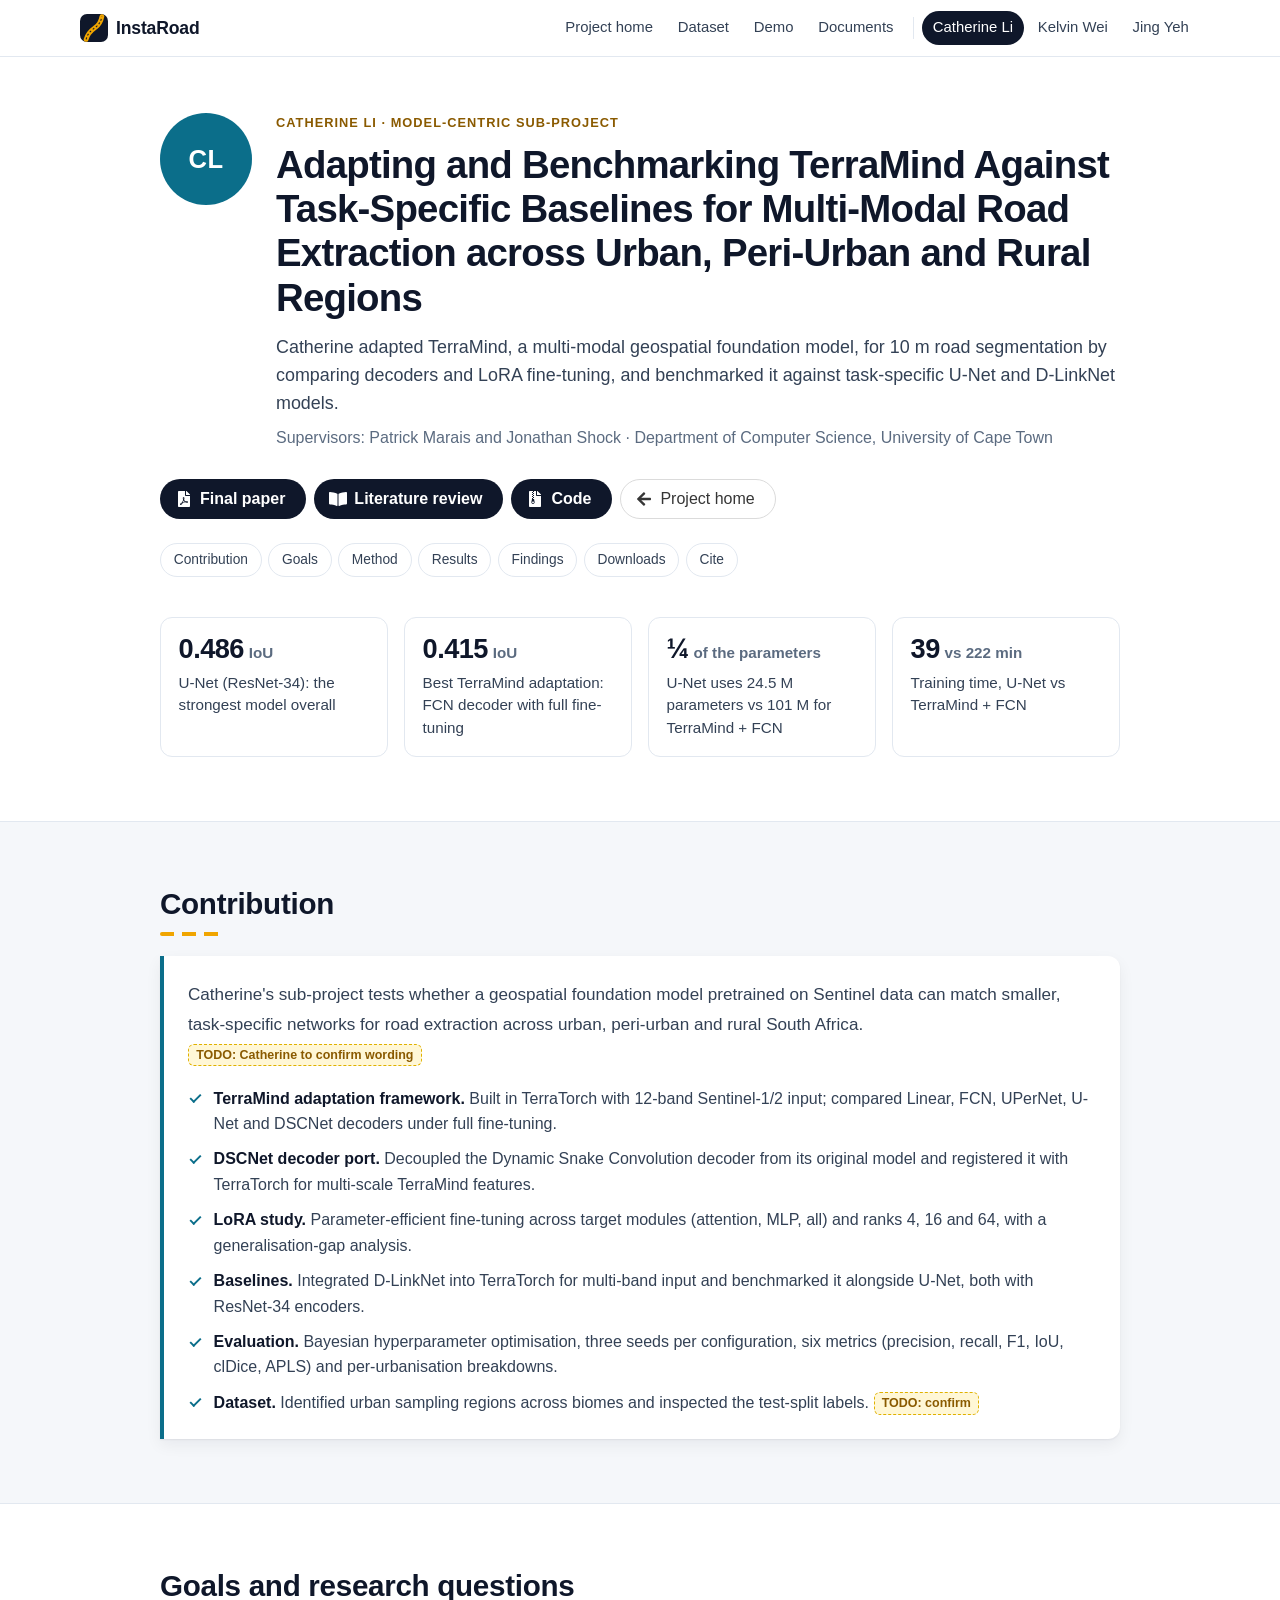
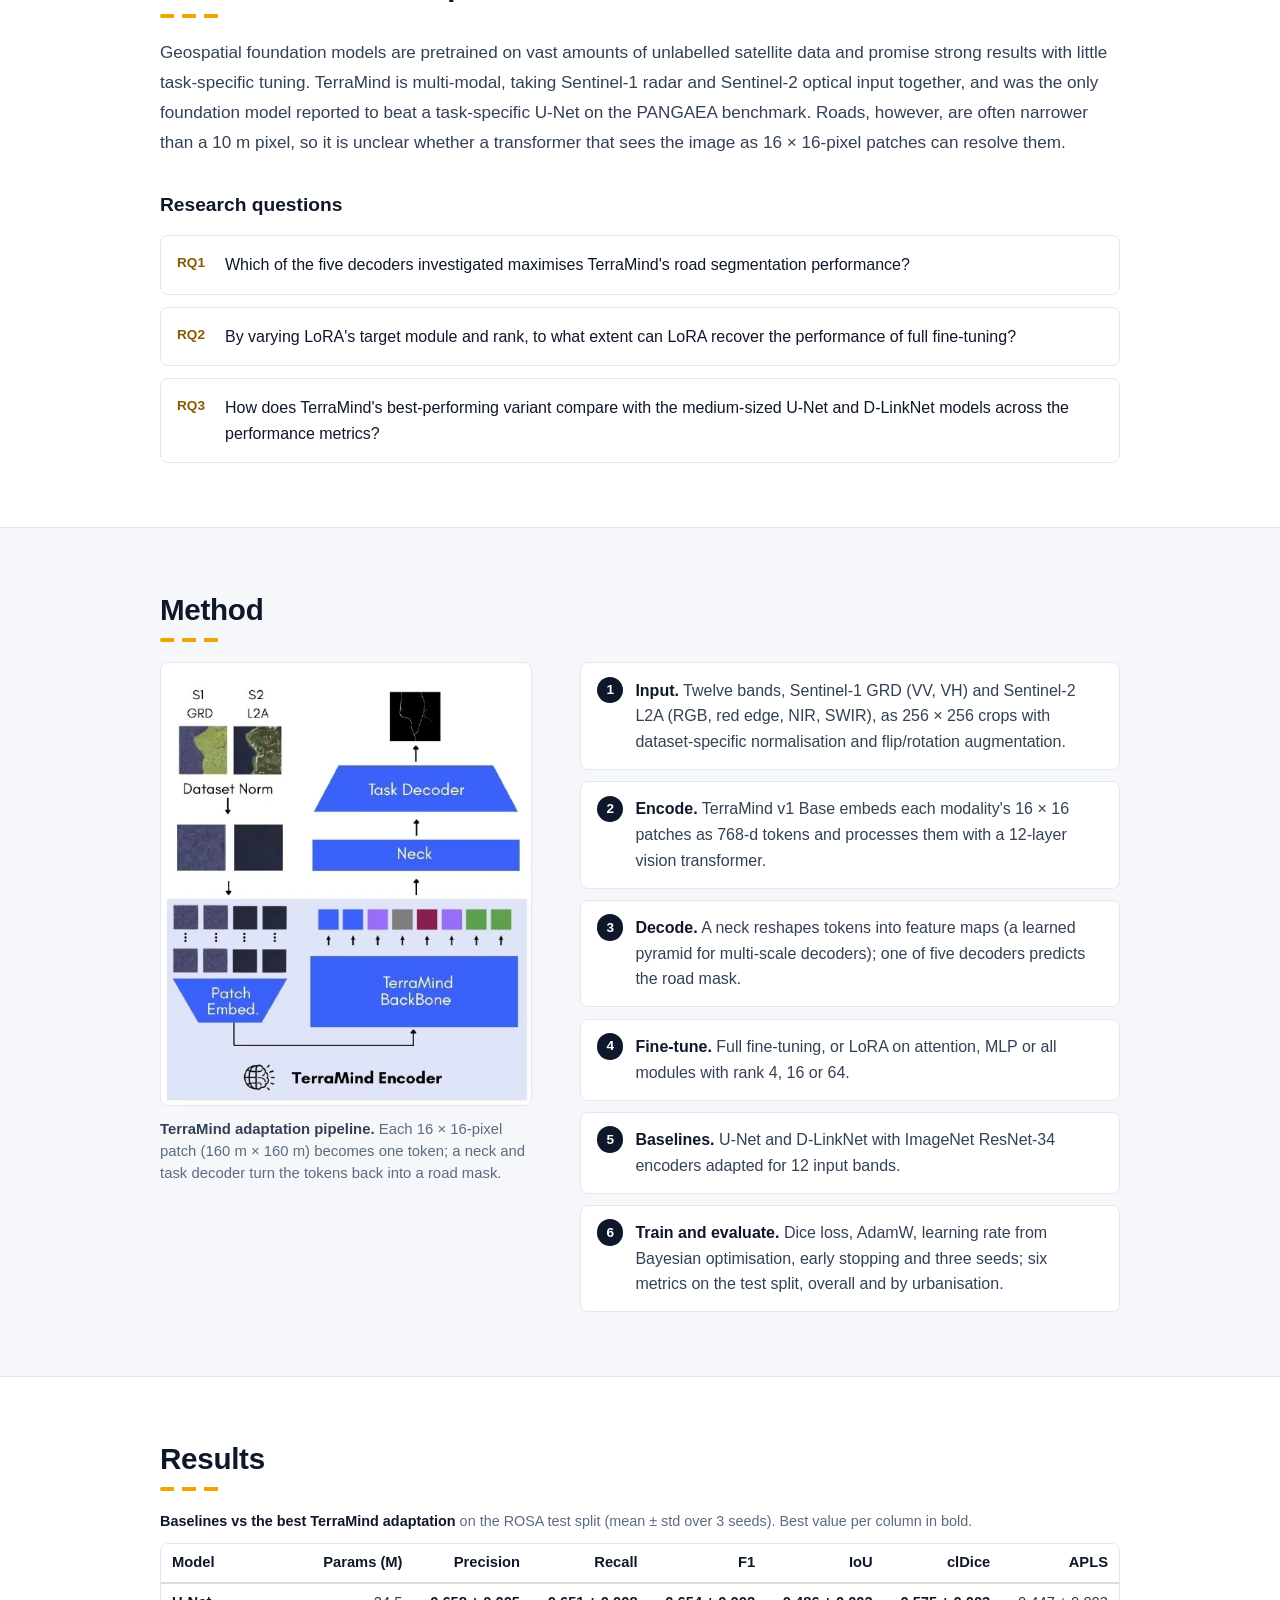
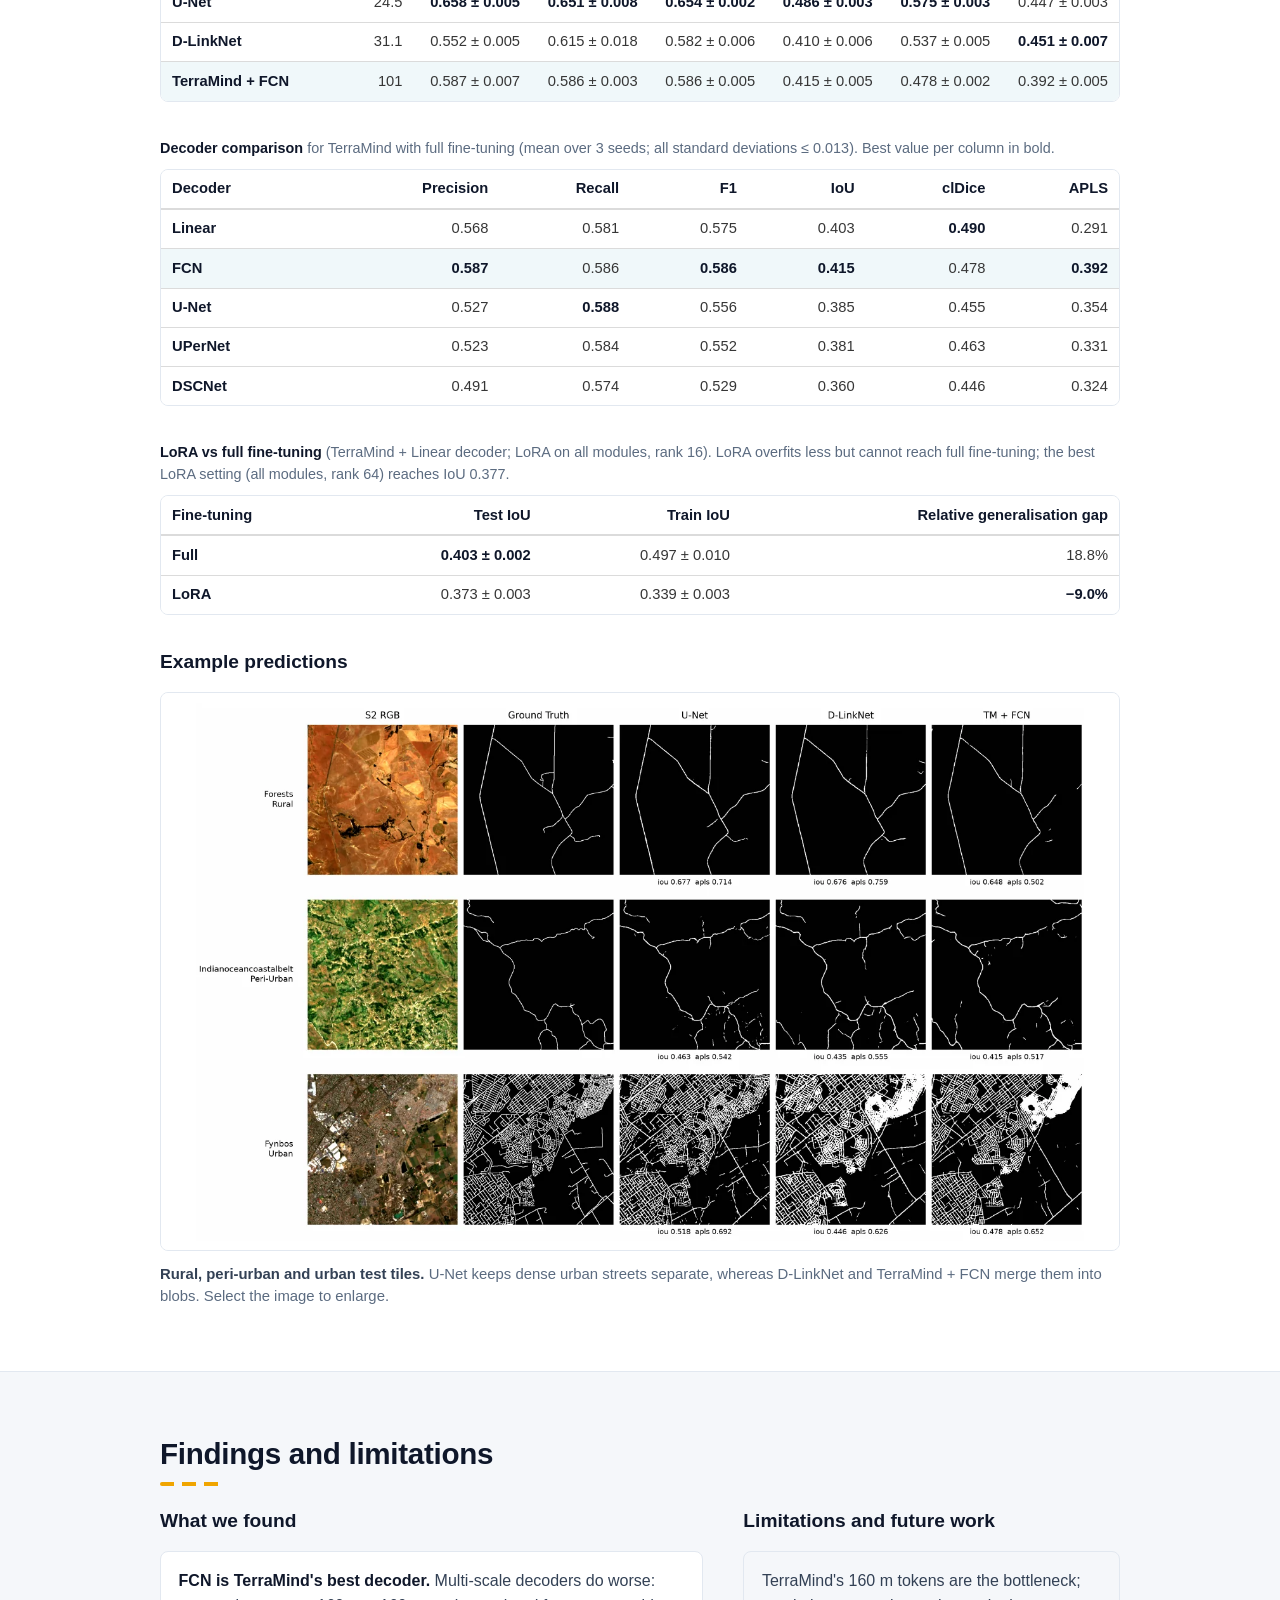
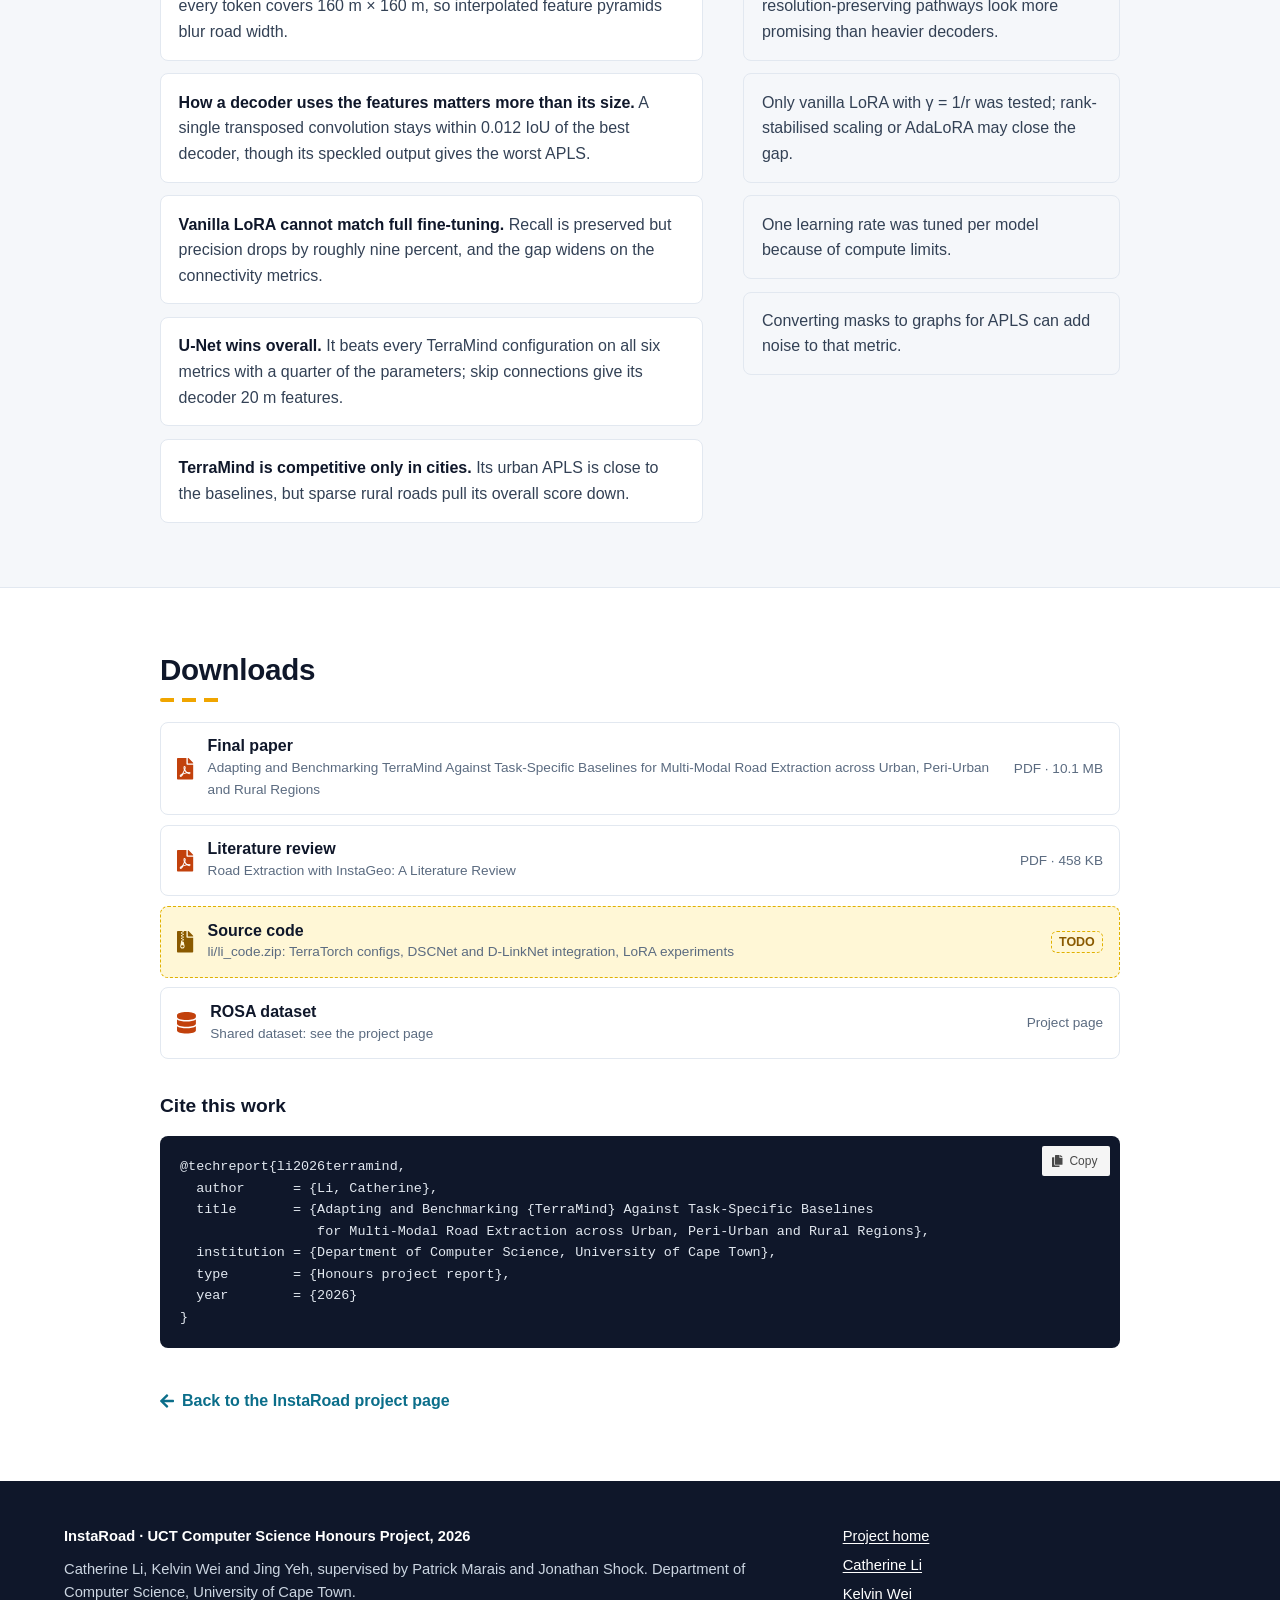
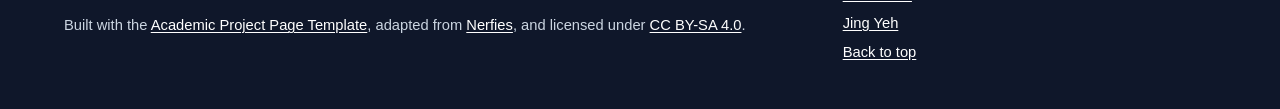
==== li/index.html @ 05b3a788 "Initial Draft" ====
<!DOCTYPE html>
<html lang="en">
<head>
  <meta charset="utf-8">
  <meta name="viewport" content="width=device-width, initial-scale=1">
  <title>Catherine Li — Adapting TerraMind for Road Extraction | InstaRoad</title>
  <meta name="description" content="Catherine Li's InstaRoad sub-project: adapting the TerraMind geospatial foundation model for road extraction from 10 m Sentinel-1/2 imagery and benchmarking it against U-Net and D-LinkNet.">
  <meta name="author" content="Catherine Li">
  <link rel="icon" href="../assets/img/favicon.svg" type="image/svg+xml">
  <link rel="stylesheet" href="../assets/css/bulma.min.css">
  <link rel="stylesheet" href="../assets/css/site.css">
  <script src="../assets/js/fontawesome.all.min.js" defer></script>
  <script src="../assets/js/site.js" defer></script>
</head>
<body id="top">
<a class="skip-link" href="#main">Skip to content</a>

<!-- ===== Shared navigation (keep in sync across all pages) ===== -->
<header class="site-nav">
  <nav class="nav-inner" aria-label="Site">
    <a class="nav-brand" href="../index.html">
      <svg viewBox="0 0 32 32" aria-hidden="true" focusable="false"><rect width="32" height="32" rx="8" fill="#0f172a"/><path d="M7 29c2-8 7-11 11-14s6-7 7-12" fill="none" stroke="#f0a500" stroke-width="5.5" stroke-linecap="round"/><path d="M7 29c2-8 7-11 11-14s6-7 7-12" fill="none" stroke="#0f172a" stroke-width="1.2" stroke-dasharray="2.2 2.4"/></svg>
      <span>InstaRoad</span>
    </a>
    <div class="nav-links">
      <a href="../index.html">Project home</a>
      <a href="../index.html#dataset">Dataset</a>
      <a href="../index.html#demo">Demo</a>
      <a href="../index.html#documents">Documents</a>
      <span class="nav-sep" aria-hidden="true"></span>
      <a href="../li/index.html" aria-current="page">Catherine Li</a>
      <a href="../wei/index.html">Kelvin Wei</a>
      <a href="../yeh/index.html">Jing Yeh</a>
    </div>
  </nav>
</header>

<main id="main">

  <!-- ===== Header ===== -->
  <section class="member-hero" aria-labelledby="page-title">
    <div class="container is-max-desktop">
      <div class="member-hero-inner">
        <!-- Optional photo: <span class="avatar is-large is-li"><img src="img/photo.webp" alt="Catherine Li"></span> -->
        <span class="avatar is-large is-li" aria-hidden="true">CL</span>
        <div>
          <p class="eyebrow">Catherine Li · Model-centric sub-project</p>
          <h1 class="member-title" id="page-title">Adapting and Benchmarking TerraMind Against Task-Specific Baselines for Multi-Modal Road Extraction across Urban, Peri-Urban and Rural Regions</h1>
          <p class="member-role">Catherine adapted TerraMind, a multi-modal geospatial foundation model, for 10&nbsp;m road segmentation by comparing decoders and LoRA fine-tuning, and benchmarked it against task-specific U-Net and D-LinkNet models.</p>
          <p class="affiliation">Supervisors: Patrick Marais and Jonathan Shock · Department of Computer Science, University of Cape Town</p>
        </div>
      </div>
      <div class="link-row is-left">
        <a class="button is-dark is-rounded" href="final-paper.pdf">
          <span class="icon"><i class="fas fa-file-pdf" aria-hidden="true"></i></span><span>Final paper</span>
        </a>
        <a class="button is-dark is-rounded" href="literature-review.pdf">
          <span class="icon"><i class="fas fa-book-open" aria-hidden="true"></i></span><span>Literature review</span>
        </a>
        <a class="button is-dark is-rounded" href="#downloads">
          <span class="icon"><i class="fas fa-file-archive" aria-hidden="true"></i></span><span>Code</span>
        </a>
        <a class="button is-rounded" href="../index.html">
          <span class="icon"><i class="fas fa-arrow-left" aria-hidden="true"></i></span><span>Project home</span>
        </a>
      </div>
      <nav class="local-nav" aria-label="On this page">
        <a href="#contribution">Contribution</a>
        <a href="#goals">Goals</a>
        <a href="#method">Method</a>
        <a href="#results">Results</a>
        <a href="#findings">Findings</a>
        <a href="#downloads">Downloads</a>
        <a href="#cite">Cite</a>
      </nav>
    </div>
  </section>

  <!-- ===== At a glance ===== -->
  <section class="section pt-0" aria-label="At a glance">
    <div class="container is-max-desktop">
      <div class="stat-grid is-compact">
        <div class="stat">
          <span class="stat-value">0.486<span class="stat-unit">IoU</span></span>
          <span class="stat-label">U-Net (ResNet-34): the strongest model overall</span>
        </div>
        <div class="stat">
          <span class="stat-value">0.415<span class="stat-unit">IoU</span></span>
          <span class="stat-label">Best TerraMind adaptation: FCN decoder with full fine-tuning</span>
        </div>
        <div class="stat">
          <span class="stat-value">¼<span class="stat-unit">of the parameters</span></span>
          <span class="stat-label">U-Net uses 24.5 M parameters vs 101 M for TerraMind + FCN</span>
        </div>
        <div class="stat">
          <span class="stat-value">39<span class="stat-unit">vs 222 min</span></span>
          <span class="stat-label">Training time, U-Net vs TerraMind + FCN</span>
        </div>
      </div>
    </div>
  </section>

  <!-- ===== Contribution ===== -->
  <section class="section is-alt" id="contribution" aria-labelledby="contribution-title">
    <div class="container is-max-desktop">
      <h2 class="section-title" id="contribution-title">Contribution</h2>
      <div class="contribution is-li">
        <p class="prose">
          Catherine's sub-project tests whether a geospatial foundation model pretrained on Sentinel data can match
          smaller, task-specific networks for road extraction across urban, peri-urban and rural South Africa.
          <span class="todo">TODO: Catherine to confirm wording</span>
        </p>
        <ul class="check-list">
          <li><strong>TerraMind adaptation framework.</strong> Built in TerraTorch with 12-band Sentinel-1/2 input; compared Linear, FCN, UPerNet, U-Net and DSCNet decoders under full fine-tuning.</li>
          <li><strong>DSCNet decoder port.</strong> Decoupled the Dynamic Snake Convolution decoder from its original model and registered it with TerraTorch for multi-scale TerraMind features.</li>
          <li><strong>LoRA study.</strong> Parameter-efficient fine-tuning across target modules (attention, MLP, all) and ranks 4, 16 and 64, with a generalisation-gap analysis.</li>
          <li><strong>Baselines.</strong> Integrated D-LinkNet into TerraTorch for multi-band input and benchmarked it alongside U-Net, both with ResNet-34 encoders.</li>
          <li><strong>Evaluation.</strong> Bayesian hyperparameter optimisation, three seeds per configuration, six metrics (precision, recall, F1, IoU, clDice, APLS) and per-urbanisation breakdowns.</li>
          <li><strong>Dataset.</strong> Identified urban sampling regions across biomes and inspected the test-split labels. <span class="todo">TODO: confirm</span></li>
        </ul>
      </div>
    </div>
  </section>

  <!-- ===== Goals ===== -->
  <section class="section" id="goals" aria-labelledby="goals-title">
    <div class="container is-max-desktop">
      <h2 class="section-title" id="goals-title">Goals and research questions</h2>
      <p class="prose">
        Geospatial foundation models are pretrained on vast amounts of unlabelled satellite data and promise strong
        results with little task-specific tuning. TerraMind is multi-modal, taking Sentinel-1 radar and Sentinel-2
        optical input together, and was the only foundation model reported to beat a task-specific U-Net on the
        PANGAEA benchmark. Roads, however, are often narrower than a 10&nbsp;m pixel, so it is unclear whether a
        transformer that sees the image as 16 × 16-pixel patches can resolve them.
      </p>
      <h3 class="subsection-title">Research questions</h3>
      <ol class="rq-list">
        <li>Which of the five decoders investigated maximises TerraMind's road segmentation performance?</li>
        <li>By varying LoRA's target module and rank, to what extent can LoRA recover the performance of full fine-tuning?</li>
        <li>How does TerraMind's best-performing variant compare with the medium-sized U-Net and D-LinkNet models across the performance metrics?</li>
      </ol>
    </div>
  </section>

  <!-- ===== Method ===== -->
  <section class="section is-alt" id="method" aria-labelledby="method-title">
    <div class="container is-max-desktop">
      <h2 class="section-title" id="method-title">Method</h2>
      <div class="columns is-variable is-6">
        <div class="column is-5">
          <figure class="figure is-narrow">
            <img src="img/terramind-architecture.webp" width="503" height="600" loading="lazy"
                 alt="TerraMind adaptation pipeline: Sentinel-1 GRD and Sentinel-2 L2A inputs are normalised, split into patches and embedded, passed through the TerraMind backbone, then a neck and task decoder output a road mask.">
            <figcaption><strong>TerraMind adaptation pipeline.</strong> Each 16 × 16-pixel patch (160&nbsp;m × 160&nbsp;m) becomes one token; a neck and task decoder turn the tokens back into a road mask.</figcaption>
          </figure>
        </div>
        <div class="column is-7">
          <ol class="steps">
            <li><strong>Input.</strong> Twelve bands, Sentinel-1 GRD (VV, VH) and Sentinel-2 L2A (RGB, red edge, NIR, SWIR), as 256 × 256 crops with dataset-specific normalisation and flip/rotation augmentation.</li>
            <li><strong>Encode.</strong> TerraMind v1 Base embeds each modality's 16 × 16 patches as 768-d tokens and processes them with a 12-layer vision transformer.</li>
            <li><strong>Decode.</strong> A neck reshapes tokens into feature maps (a learned pyramid for multi-scale decoders); one of five decoders predicts the road mask.</li>
            <li><strong>Fine-tune.</strong> Full fine-tuning, or LoRA on attention, MLP or all modules with rank 4, 16 or 64.</li>
            <li><strong>Baselines.</strong> U-Net and D-LinkNet with ImageNet ResNet-34 encoders adapted for 12 input bands.</li>
            <li><strong>Train and evaluate.</strong> Dice loss, AdamW, learning rate from Bayesian optimisation, early stopping and three seeds; six metrics on the test split, overall and by urbanisation.</li>
          </ol>
        </div>
      </div>
    </div>
  </section>

  <!-- ===== Results ===== -->
  <section class="section" id="results" aria-labelledby="results-title">
    <div class="container is-max-desktop">
      <h2 class="section-title" id="results-title">Results</h2>

      <figure class="table-figure">
        <figcaption><strong>Baselines vs the best TerraMind adaptation</strong> on the ROSA test split (mean ± std over 3 seeds). Best value per column in bold.</figcaption>
        <div class="table-container">
          <table class="table results is-hoverable is-fullwidth">
            <thead>
              <tr>
                <th scope="col">Model</th>
                <th scope="col" class="num">Params (M)</th>
                <th scope="col" class="num">Precision</th>
                <th scope="col" class="num">Recall</th>
                <th scope="col" class="num">F1</th>
                <th scope="col" class="num">IoU</th>
                <th scope="col" class="num">clDice</th>
                <th scope="col" class="num">APLS</th>
              </tr>
            </thead>
            <tbody>
              <tr>
                <th scope="row">U-Net</th><td class="num">24.5</td>
                <td class="num best">0.658 ± 0.005</td><td class="num best">0.651 ± 0.008</td><td class="num best">0.654 ± 0.002</td>
                <td class="num best">0.486 ± 0.003</td><td class="num best">0.575 ± 0.003</td><td class="num">0.447 ± 0.003</td>
              </tr>
              <tr>
                <th scope="row">D-LinkNet</th><td class="num">31.1</td>
                <td class="num">0.552 ± 0.005</td><td class="num">0.615 ± 0.018</td><td class="num">0.582 ± 0.006</td>
                <td class="num">0.410 ± 0.006</td><td class="num">0.537 ± 0.005</td><td class="num best">0.451 ± 0.007</td>
              </tr>
              <tr class="is-ours">
                <th scope="row">TerraMind + FCN</th><td class="num">101</td>
                <td class="num">0.587 ± 0.007</td><td class="num">0.586 ± 0.003</td><td class="num">0.586 ± 0.005</td>
                <td class="num">0.415 ± 0.005</td><td class="num">0.478 ± 0.002</td><td class="num">0.392 ± 0.005</td>
              </tr>
            </tbody>
          </table>
        </div>
      </figure>

      <figure class="table-figure">
        <figcaption><strong>Decoder comparison</strong> for TerraMind with full fine-tuning (mean over 3 seeds; all standard deviations ≤ 0.013). Best value per column in bold.</figcaption>
        <div class="table-container">
          <table class="table results is-hoverable is-fullwidth">
            <thead>
              <tr>
                <th scope="col">Decoder</th>
                <th scope="col" class="num">Precision</th>
                <th scope="col" class="num">Recall</th>
                <th scope="col" class="num">F1</th>
                <th scope="col" class="num">IoU</th>
                <th scope="col" class="num">clDice</th>
                <th scope="col" class="num">APLS</th>
              </tr>
            </thead>
            <tbody>
              <tr><th scope="row">Linear</th><td class="num">0.568</td><td class="num">0.581</td><td class="num">0.575</td><td class="num">0.403</td><td class="num best">0.490</td><td class="num">0.291</td></tr>
              <tr class="is-ours"><th scope="row">FCN</th><td class="num best">0.587</td><td class="num">0.586</td><td class="num best">0.586</td><td class="num best">0.415</td><td class="num">0.478</td><td class="num best">0.392</td></tr>
              <tr><th scope="row">U-Net</th><td class="num">0.527</td><td class="num best">0.588</td><td class="num">0.556</td><td class="num">0.385</td><td class="num">0.455</td><td class="num">0.354</td></tr>
              <tr><th scope="row">UPerNet</th><td class="num">0.523</td><td class="num">0.584</td><td class="num">0.552</td><td class="num">0.381</td><td class="num">0.463</td><td class="num">0.331</td></tr>
              <tr><th scope="row">DSCNet</th><td class="num">0.491</td><td class="num">0.574</td><td class="num">0.529</td><td class="num">0.360</td><td class="num">0.446</td><td class="num">0.324</td></tr>
            </tbody>
          </table>
        </div>
      </figure>

      <figure class="table-figure">
        <figcaption><strong>LoRA vs full fine-tuning</strong> (TerraMind + Linear decoder; LoRA on all modules, rank 16). LoRA overfits less but cannot reach full fine-tuning; the best LoRA setting (all modules, rank 64) reaches IoU 0.377.</figcaption>
        <div class="table-container">
          <table class="table results is-fullwidth">
            <thead>
              <tr><th scope="col">Fine-tuning</th><th scope="col" class="num">Test IoU</th><th scope="col" class="num">Train IoU</th><th scope="col" class="num">Relative generalisation gap</th></tr>
            </thead>
            <tbody>
              <tr><th scope="row">Full</th><td class="num best">0.403 ± 0.002</td><td class="num">0.497 ± 0.010</td><td class="num">18.8%</td></tr>
              <tr><th scope="row">LoRA</th><td class="num">0.373 ± 0.003</td><td class="num">0.339 ± 0.003</td><td class="num best">−9.0%</td></tr>
            </tbody>
          </table>
        </div>
      </figure>

      <h3 class="subsection-title">Example predictions</h3>
      <figure class="figure">
        <a href="img/prediction-grid.webp" title="Open full-size image">
          <img src="img/prediction-grid.webp" width="1511" height="878" loading="lazy"
               alt="Grid of three test tiles (rural forest, peri-urban coastal belt, urban fynbos) showing the Sentinel-2 image, ground truth, and U-Net, D-LinkNet and TerraMind + FCN predictions with their IoU and APLS scores.">
        </a>
        <figcaption><strong>Rural, peri-urban and urban test tiles.</strong> U-Net keeps dense urban streets separate, whereas D-LinkNet and TerraMind + FCN merge them into blobs. Select the image to enlarge.</figcaption>
      </figure>
    </div>
  </section>

  <!-- ===== Findings and limitations ===== -->
  <section class="section is-alt" id="findings" aria-labelledby="findings-title">
    <div class="container is-max-desktop">
      <h2 class="section-title" id="findings-title">Findings and limitations</h2>
      <div class="columns is-variable is-5">
        <div class="column is-7">
          <h3 class="subsection-title mt-0">What we found</h3>
          <ul class="finding-list">
            <li><strong>FCN is TerraMind's best decoder.</strong> Multi-scale decoders do worse: every token covers 160&nbsp;m × 160&nbsp;m, so interpolated feature pyramids blur road width.</li>
            <li><strong>How a decoder uses the features matters more than its size.</strong> A single transposed convolution stays within 0.012 IoU of the best decoder, though its speckled output gives the worst APLS.</li>
            <li><strong>Vanilla LoRA cannot match full fine-tuning.</strong> Recall is preserved but precision drops by roughly nine percent, and the gap widens on the connectivity metrics.</li>
            <li><strong>U-Net wins overall.</strong> It beats every TerraMind configuration on all six metrics with a quarter of the parameters; skip connections give its decoder 20&nbsp;m features.</li>
            <li><strong>TerraMind is competitive only in cities.</strong> Its urban APLS is close to the baselines, but sparse rural roads pull its overall score down.</li>
          </ul>
        </div>
        <div class="column is-5">
          <h3 class="subsection-title mt-0">Limitations and future work</h3>
          <ul class="finding-list is-limits">
            <li>TerraMind's 160&nbsp;m tokens are the bottleneck; resolution-preserving pathways look more promising than heavier decoders.</li>
            <li>Only vanilla LoRA with γ = 1/r was tested; rank-stabilised scaling or AdaLoRA may close the gap.</li>
            <li>One learning rate was tuned per model because of compute limits.</li>
            <li>Converting masks to graphs for APLS can add noise to that metric.</li>
          </ul>
        </div>
      </div>
    </div>
  </section>

  <!-- ===== Downloads & citation ===== -->
  <section class="section" id="downloads" aria-labelledby="downloads-title">
    <div class="container is-max-desktop">
      <h2 class="section-title" id="downloads-title">Downloads</h2>
      <div class="doc-list">
        <a class="doc" href="final-paper.pdf">
          <i class="fas fa-file-pdf doc-icon" aria-hidden="true"></i>
          <span><span class="doc-title">Final paper</span><span class="doc-meta">Adapting and Benchmarking TerraMind Against Task-Specific Baselines for Multi-Modal Road Extraction across Urban, Peri-Urban and Rural Regions</span></span>
          <span class="doc-size">PDF · 10.1 MB</span>
        </a>
        <a class="doc" href="literature-review.pdf">
          <i class="fas fa-file-pdf doc-icon" aria-hidden="true"></i>
          <span><span class="doc-title">Literature review</span><span class="doc-meta">Road Extraction with InstaGeo: A Literature Review</span></span>
          <span class="doc-size">PDF · 458 KB</span>
        </a>
        <div class="doc is-missing">
          <i class="fas fa-file-archive doc-icon" aria-hidden="true"></i>
          <span><span class="doc-title">Source code</span><span class="doc-meta">li/li_code.zip: TerraTorch configs, DSCNet and D-LinkNet integration, LoRA experiments</span></span>
          <span class="doc-size"><span class="todo">TODO</span></span>
        </div>
        <a class="doc" href="../index.html#dataset">
          <i class="fas fa-database doc-icon" aria-hidden="true"></i>
          <span><span class="doc-title">ROSA dataset</span><span class="doc-meta">Shared dataset: see the project page</span></span>
          <span class="doc-size">Project page</span>
        </a>
      </div>

      <h3 class="subsection-title" id="cite">Cite this work</h3>
      <div class="bibtex">
        <button class="button is-small is-light copy-btn" type="button" data-copy="bibtex-li">
          <span class="icon"><i class="fas fa-copy" aria-hidden="true"></i></span><span class="copy-label">Copy</span>
        </button>
        <pre id="bibtex-li">@techreport{li2026terramind,
  author      = {Li, Catherine},
  title       = {Adapting and Benchmarking {TerraMind} Against Task-Specific Baselines
                 for Multi-Modal Road Extraction across Urban, Peri-Urban and Rural Regions},
  institution = {Department of Computer Science, University of Cape Town},
  type        = {Honours project report},
  year        = {2026}
}</pre>
      </div>

      <a class="back-home" href="../index.html"><i class="fas fa-arrow-left" aria-hidden="true"></i> Back to the InstaRoad project page</a>
    </div>
  </section>

</main>

<!-- ===== Shared footer (keep in sync across all pages) ===== -->
<footer class="site-footer">
  <div class="footer-grid">
    <div>
      <p class="footer-title">InstaRoad · UCT Computer Science Honours Project, 2026</p>
      <p>Catherine Li, Kelvin Wei and Jing Yeh, supervised by Patrick Marais and Jonathan Shock. Department of Computer Science, University of Cape Town.</p>
      <p>Built with the <a href="https://github.com/eliahuhorwitz/Academic-project-page-template">Academic Project Page Template</a>, adapted from <a href="https://nerfies.github.io">Nerfies</a>, and licensed under <a href="https://creativecommons.org/licenses/by-sa/4.0/">CC BY-SA 4.0</a>.</p>
    </div>
    <nav aria-label="Footer">
      <ul class="footer-links">
        <li><a href="../index.html">Project home</a></li>
        <li><a href="../li/index.html">Catherine Li</a></li>
        <li><a href="../wei/index.html">Kelvin Wei</a></li>
        <li><a href="../yeh/index.html">Jing Yeh</a></li>
        <li><a href="#top">Back to top</a></li>
      </ul>
    </nav>
  </div>
</footer>
<a class="to-top" href="#top" aria-label="Back to top"><i class="fas fa-chevron-up" aria-hidden="true"></i></a>
</body>
</html>
---- assets/css/site.css ----
/* ==========================================================================
   InstaRoad project website — shared styles (layered on Bulma 0.9.1)
   Owned by the shell maintainer. Member pages should only use the classes
   defined here; ask before adding new ones so all pages stay consistent.
   ========================================================================== */

:root {
  --ink: #0f172a;
  --ink-soft: #334155;
  --muted: #5b6b80;
  --line: #e2e8f0;
  --bg: #ffffff;
  --bg-alt: #f5f7fa;
  --brand: #0b6e8a;
  --brand-dark: #075468;
  --road: #f0a500;          /* road-marking amber, matches the graph overlays */
  --road-ink: #8a5a00;
  --todo-bg: #fff7d6;
  --todo-line: #e0b100;
  --li: #0b6e8a;
  --wei: #4338ca;
  --yeh: #b45309;
  --radius: 12px;
  --radius-sm: 8px;
  --shadow: 0 1px 2px rgb(15 23 42 / 0.06), 0 6px 16px rgb(15 23 42 / 0.06);
  --shadow-lg: 0 2px 4px rgb(15 23 42 / 0.08), 0 16px 40px rgb(15 23 42 / 0.14);
  --nav-h: 3.5rem;
  --font: -apple-system, BlinkMacSystemFont, "Segoe UI", Roboto, "Helvetica Neue", Arial, sans-serif;
  --mono: ui-monospace, SFMono-Regular, Menlo, Consolas, "Liberation Mono", monospace;
}

html {
  scroll-behavior: smooth;
  scroll-padding-top: calc(var(--nav-h) + 1rem);
  background: var(--bg);
}

body {
  font-family: var(--font);
  color: var(--ink-soft);
  background: var(--bg);
  line-height: 1.6;
  -webkit-font-smoothing: antialiased;
}

a { color: var(--brand); }
a:hover { color: var(--brand-dark); }

a:focus-visible,
button:focus-visible,
input:focus-visible {
  outline: 3px solid var(--road);
  outline-offset: 2px;
}

.skip-link {
  position: absolute;
  left: -999px;
  top: 0.5rem;
  z-index: 100;
  padding: 0.5rem 1rem;
  border-radius: var(--radius-sm);
  background: #fff;
  box-shadow: var(--shadow);
}
.skip-link:focus { left: 0.5rem; }

/* ---------- Top navigation ---------- */

.site-nav {
  position: sticky;
  top: 0;
  z-index: 30;
  background: rgb(255 255 255 / 0.94);
  backdrop-filter: saturate(1.4) blur(8px);
  -webkit-backdrop-filter: saturate(1.4) blur(8px);
  border-bottom: 1px solid var(--line);
}

.nav-inner {
  display: flex;
  align-items: center;
  gap: 1rem;
  max-width: 1152px;
  height: var(--nav-h);
  margin: 0 auto;
  padding: 0 1rem;
}

.nav-brand {
  display: flex;
  flex: none;
  align-items: center;
  gap: 0.5rem;
  font-weight: 800;
  font-size: 1.1rem;
  color: var(--ink);
  letter-spacing: -0.01em;
}
.nav-brand:hover { color: var(--ink); }
.nav-brand svg { width: 28px; height: 28px; }

.nav-links {
  display: flex;
  align-items: center;
  gap: 0.15rem;
  margin-left: auto;
  overflow-x: auto;
  scrollbar-width: none;
}
.nav-links::-webkit-scrollbar { display: none; }

.nav-links a {
  padding: 0.35rem 0.7rem;
  border-radius: 999px;
  color: var(--ink-soft);
  font-size: 0.93rem;
  font-weight: 500;
  white-space: nowrap;
}
.nav-links a:hover { background: var(--bg-alt); color: var(--ink); }
.nav-links a[aria-current="page"] { background: var(--ink); color: #fff; }

.nav-sep {
  flex: none;
  width: 1px;
  height: 1.4rem;
  margin: 0 0.35rem;
  background: var(--line);
}

@media screen and (max-width: 768px) {
  .nav-links {
    -webkit-mask-image: linear-gradient(to right, #000 80%, transparent);
    mask-image: linear-gradient(to right, #000 80%, transparent);
    padding-right: 2rem;
  }
  .nav-brand span { display: none; }
}

/* ---------- Generic sections ---------- */

.section { padding: 4rem 1.5rem; }
.section.is-alt {
  background: var(--bg-alt);
  border-top: 1px solid var(--line);
  border-bottom: 1px solid var(--line);
}

.section-title {
  margin-bottom: 1.25rem;
  color: var(--ink);
  font-size: 1.85rem;
  font-weight: 750;
  line-height: 1.2;
  letter-spacing: -0.01em;
}
.section-title::after {
  content: "";
  display: block;
  width: 66px;
  height: 4px;
  margin-top: 0.65rem;
  border-radius: 2px;
  background: repeating-linear-gradient(90deg, var(--road) 0 14px, transparent 14px 22px);
}
.section-title.is-centered { text-align: center; }
.section-title.is-centered::after { margin-left: auto; margin-right: auto; }

.subsection-title {
  margin: 2rem 0 0.9rem;
  color: var(--ink);
  font-size: 1.2rem;
  font-weight: 700;
}

.section-lead {
  max-width: 46rem;
  margin-bottom: 1.75rem;
  color: var(--muted);
  font-size: 1.05rem;
}

.prose { font-size: 1.07rem; line-height: 1.75; }
.prose p + p { margin-top: 1rem; }
.prose strong { color: var(--ink); }

.note {
  margin-top: 1rem;
  color: var(--muted);
  font-size: 0.9rem;
}

.aims,
.rq-list,
.steps,
.icon-list,
.check-list,
.finding-list,
.footer-links {
  margin: 0;
  padding: 0;
  list-style: none;
}

.eyebrow {
  margin-bottom: 0.6rem;
  color: var(--road-ink);
  font-size: 0.8rem;
  font-weight: 700;
  letter-spacing: 0.08em;
  text-transform: uppercase;
}

/* ---------- Project hero (group page) ---------- */

.project-hero {
  padding: 4.5rem 1.5rem 2.5rem;
  text-align: center;
}

.project-title {
  color: var(--ink);
  font-size: clamp(2.6rem, 7vw, 4rem);
  font-weight: 800;
  line-height: 1.05;
  letter-spacing: -0.03em;
}

.project-subtitle {
  max-width: 46rem;
  margin: 0.9rem auto 0;
  color: var(--ink-soft);
  font-size: clamp(1.1rem, 2.4vw, 1.4rem);
  line-height: 1.4;
}

.authors {
  display: flex;
  flex-wrap: wrap;
  justify-content: center;
  gap: 0.25rem 1.5rem;
  margin-top: 1.75rem;
  font-size: 1.2rem;
}
.authors a { font-weight: 650; }

.affiliation {
  margin-top: 0.5rem;
  color: var(--muted);
  font-size: 1rem;
}

.link-row {
  display: flex;
  flex-wrap: wrap;
  justify-content: center;
  gap: 0.5rem;
  margin-top: 1.75rem;
}
.link-row.is-left { justify-content: flex-start; }

.button.is-dark {
  background-color: var(--ink);
  font-weight: 600;
}
.button.is-dark:hover,
.button.is-dark:focus { background-color: var(--brand-dark); }
.button .button-note {
  margin-left: 0.35rem;
  font-size: 0.8em;
  font-weight: 400;
  opacity: 0.8;
}

/* ---------- Before/after comparison slider ---------- */

.teaser { padding: 0 1.5rem 3.5rem; }

.compare { --pos: 50%; margin: 0; }

.compare-frame {
  position: relative;
  overflow: hidden;
  border-radius: var(--radius);
  background: var(--ink);
  box-shadow: var(--shadow-lg);
  cursor: ew-resize;
  touch-action: pan-y;
  -webkit-user-select: none;
  user-select: none;
}
.compare-frame img {
  display: block;
  width: 100%;
  height: auto;
  pointer-events: none;
}
.compare-frame .compare-top {
  position: absolute;
  inset: 0;
  height: 100%;
  object-fit: cover;
  clip-path: inset(0 calc(100% - var(--pos)) 0 0);
}

.compare-range {
  position: absolute;
  inset: 0;
  width: 100%;
  height: 100%;
  margin: 0;
  opacity: 0;
  pointer-events: none;   /* pointer handled in site.js; keyboard still works */
}

.compare-handle {
  position: absolute;
  top: 0;
  bottom: 0;
  left: var(--pos);
  pointer-events: none;
}
.compare-handle::before {
  content: "";
  position: absolute;
  top: 0;
  bottom: 0;
  left: -1.5px;
  width: 3px;
  background: #fff;
  box-shadow: 0 0 0 1px rgb(15 23 42 / 0.25);
}
.compare-handle::after {
  content: "";
  position: absolute;
  top: 50%;
  left: 0;
  width: 42px;
  height: 42px;
  border-radius: 50%;
  transform: translate(-50%, -50%);
  background: #fff url("data:image/svg+xml,%3Csvg xmlns='http://www.w3.org/2000/svg' viewBox='0 0 24 24' fill='none' stroke='%230f172a' stroke-width='2.5' stroke-linecap='round' stroke-linejoin='round'%3E%3Cpath d='M9 6l-6 6 6 6M15 6l6 6-6 6'/%3E%3C/svg%3E") center / 22px no-repeat;
  box-shadow: var(--shadow);
}
.compare-range:focus-visible + .compare-handle::after {
  outline: 3px solid var(--road);
  outline-offset: 2px;
}

.compare-tag {
  position: absolute;
  top: 0.75rem;
  z-index: 1;
  padding: 0.2rem 0.65rem;
  border-radius: 999px;
  background: rgb(15 23 42 / 0.78);
  color: #fff;
  font-size: 0.8rem;
  font-weight: 600;
  pointer-events: none;
}
.compare-tag.is-left { left: 0.75rem; }
.compare-tag.is-right { right: 0.75rem; }

.compare figcaption,
.figure figcaption {
  margin-top: 0.75rem;
  color: var(--muted);
  font-size: 0.93rem;
  line-height: 1.5;
}
.compare figcaption strong,
.figure figcaption strong { color: var(--ink-soft); }

/* ---------- Figures & placeholders ---------- */

.figure { margin: 0; }
.figure + .figure { margin-top: 2rem; }
.figure img {
  display: block;
  width: 100%;
  height: auto;
  border: 1px solid var(--line);
  border-radius: var(--radius-sm);
  background: #fff;
}
.figure.is-narrow { max-width: 420px; margin-left: auto; margin-right: auto; }
.figure.is-medium { max-width: 680px; margin-left: auto; margin-right: auto; }
.figure a { display: block; cursor: zoom-in; }

.placeholder {
  display: grid;
  place-items: center;
  min-height: 220px;
  padding: 1.5rem;
  border: 2px dashed var(--todo-line);
  border-radius: var(--radius);
  background: repeating-linear-gradient(135deg, #fffbea 0 12px, var(--todo-bg) 12px 24px);
  color: var(--road-ink);
  font-weight: 650;
  text-align: center;
}
.placeholder small {
  display: block;
  margin-top: 0.35rem;
  color: var(--ink-soft);
  font-weight: 400;
}
.placeholder.is-tall { min-height: 420px; }

/* Visible draft markers. Remove every .todo before submission:
   grep -rn 'class="todo' --include='*.html' . */
.todo {
  display: inline-block;
  padding: 0.05rem 0.45rem;
  border: 1px dashed var(--todo-line);
  border-radius: 6px;
  background: var(--todo-bg);
  color: var(--road-ink);
  font-size: 0.78rem;
  font-weight: 650;
  line-height: 1.5;
  vertical-align: middle;
}

/* ---------- Overview ---------- */

.why-box {
  height: 100%;
  padding: 1.5rem;
  border: 1px solid var(--line);
  border-radius: var(--radius);
  background: #fff;
  box-shadow: var(--shadow);
}
.why-box h3 {
  margin-bottom: 0.9rem;
  color: var(--ink);
  font-size: 1.1rem;
  font-weight: 700;
}
.icon-list { display: grid; gap: 0.7rem; }
.icon-list li { display: flex; gap: 0.75rem; align-items: baseline; }
.icon-list .fa-fw,
.icon-list svg { flex: none; color: var(--brand); }
.icon-list strong { color: var(--ink); }
.why-catch {
  margin-top: 1rem;
  padding-top: 0.9rem;
  border-top: 1px dashed var(--line);
  font-size: 0.97rem;
}

.aims {
  display: grid;
  grid-template-columns: repeat(auto-fit, minmax(200px, 1fr));
  gap: 1rem;
  counter-reset: aim;
}
.aims li {
  counter-increment: aim;
  padding: 1.1rem 1.2rem;
  border: 1px solid var(--line);
  border-radius: var(--radius);
  background: #fff;
}
.aims li::before {
  content: "0" counter(aim);
  display: block;
  margin-bottom: 0.3rem;
  color: var(--road-ink);
  font-size: 0.85rem;
  font-weight: 800;
  letter-spacing: 0.06em;
}
.aims strong { display: block; color: var(--ink); }

/* ---------- Headline stats ---------- */

.stat-grid {
  display: grid;
  grid-template-columns: repeat(auto-fit, minmax(210px, 1fr));
  gap: 1rem;
}
.stat {
  display: flex;
  flex-direction: column;
  padding: 1.25rem;
  border: 1px solid var(--line);
  border-radius: var(--radius);
  background: #fff;
  box-shadow: var(--shadow);
  color: inherit;
  transition: transform 0.15s ease, border-color 0.15s ease;
}
a.stat:hover { transform: translateY(-2px); border-color: var(--brand); color: inherit; }
.stat-value {
  color: var(--ink);
  font-size: 2.1rem;
  font-weight: 800;
  line-height: 1.1;
  letter-spacing: -0.02em;
  font-variant-numeric: tabular-nums;
}
.stat-unit {
  margin-left: 0.3rem;
  color: var(--muted);
  font-size: 0.95rem;
  font-weight: 650;
  letter-spacing: 0;
}
.stat-label {
  margin-top: 0.5rem;
  font-size: 0.95rem;
  line-height: 1.5;
}
.stat-who {
  margin-top: auto;
  padding-top: 0.9rem;
  color: var(--brand);
  font-size: 0.88rem;
  font-weight: 650;
}
.stat-grid.is-compact .stat { padding: 1rem 1.1rem; box-shadow: none; }
.stat-grid.is-compact .stat-value { font-size: 1.7rem; }

/* ---------- Sub-project structure ---------- */

.tracks { display: grid; gap: 0; }

.track-node {
  padding: 1.1rem 1.4rem;
  border: 1px solid #f1d58a;
  border-radius: var(--radius);
  background: #fffaeb;
  text-align: center;
}
.track-node.is-output { border-color: #b9dce6; background: #eef7fa; }
.track-kicker {
  color: var(--muted);
  font-size: 0.75rem;
  font-weight: 700;
  letter-spacing: 0.08em;
  text-transform: uppercase;
}
.track-name {
  margin: 0.15rem 0 0.3rem;
  color: var(--ink);
  font-size: 1.15rem;
  font-weight: 750;
}

.track-arrows {
  display: grid;
  grid-template-columns: repeat(3, 1fr);
  height: 2.25rem;
}
.track-arrows span { position: relative; }
.track-arrows span::before {
  content: "";
  position: absolute;
  top: 0.3rem;
  bottom: 0.45rem;
  left: 50%;
  width: 2px;
  background: var(--muted);
  transform: translateX(-50%);
}
.track-arrows span::after {
  content: "";
  position: absolute;
  bottom: 0.35rem;
  left: 50%;
  width: 9px;
  height: 9px;
  border-right: 2px solid var(--muted);
  border-bottom: 2px solid var(--muted);
  transform: translateX(-50%) rotate(45deg);
}
.track-arrows.is-single { grid-template-columns: 1fr; }

.track-cols {
  display: grid;
  grid-template-columns: repeat(3, 1fr);
  gap: 1rem;
}

.member-card {
  display: flex;
  flex-direction: column;
  padding: 1.25rem;
  border: 1px solid var(--line);
  border-top: 4px solid var(--accent, var(--brand));
  border-radius: var(--radius);
  background: #fff;
  box-shadow: var(--shadow);
}
.member-card.is-li { --accent: var(--li); }
.member-card.is-wei { --accent: var(--wei); }
.member-card.is-yeh { --accent: var(--yeh); }
.member-head { display: flex; gap: 0.85rem; align-items: center; margin-bottom: 0.8rem; }
.member-head h3 { color: var(--ink); font-size: 1.15rem; font-weight: 750; line-height: 1.2; }
.member-head h3 a { color: inherit; }
.member-head h3 a:hover { color: var(--brand); }
.member-project { color: var(--ink); font-weight: 650; line-height: 1.35; margin-bottom: 0.45rem; }
.member-card p:not(.member-project):not(.track-kicker) { font-size: 0.95rem; }
.member-link {
  margin-top: auto;
  padding-top: 1rem;
  font-weight: 650;
  font-size: 0.93rem;
}

.avatar {
  display: grid;
  flex: none;
  place-items: center;
  width: 52px;
  height: 52px;
  overflow: hidden;
  border-radius: 50%;
  background: var(--accent, var(--brand));
  color: #fff;
  font-weight: 750;
  letter-spacing: 0.02em;
}
.avatar img { width: 100%; height: 100%; object-fit: cover; }
.avatar.is-large { width: 92px; height: 92px; font-size: 1.6rem; }
.avatar.is-li { --accent: var(--li); }
.avatar.is-wei { --accent: var(--wei); }
.avatar.is-yeh { --accent: var(--yeh); }

@media screen and (max-width: 768px) {
  .track-cols { grid-template-columns: 1fr; }
  .track-arrows { grid-template-columns: 1fr; }
  .track-arrows span:nth-child(n + 2) { display: none; }
}

/* ---------- Dataset facts ---------- */

.facts { display: grid; gap: 0; margin-top: 1.25rem; }
.facts > div {
  display: grid;
  grid-template-columns: 7.5rem 1fr;
  gap: 1rem;
  padding: 0.6rem 0;
  border-bottom: 1px solid var(--line);
}
.facts dt { color: var(--muted); font-size: 0.88rem; font-weight: 650; }
.facts dd { color: var(--ink); font-size: 0.97rem; }

/* ---------- Documents ---------- */

.doc-list { display: grid; gap: 0.6rem; }
.doc {
  display: flex;
  align-items: center;
  gap: 0.9rem;
  padding: 0.85rem 1rem;
  border: 1px solid var(--line);
  border-radius: var(--radius-sm);
  background: #fff;
  color: var(--ink);
}
a.doc:hover { border-color: var(--brand); background: #f6fbfc; color: var(--ink); }
.doc-icon { flex: none; width: 1.6rem; color: #c2410c; font-size: 1.35rem; text-align: center; }
.doc-title { display: block; font-weight: 650; line-height: 1.3; }
.doc-meta { display: block; color: var(--muted); font-size: 0.85rem; }
.doc-size { margin-left: auto; color: var(--muted); font-size: 0.85rem; white-space: nowrap; }
.doc.is-missing { border-style: dashed; border-color: var(--todo-line); background: var(--todo-bg); }
.doc.is-missing .doc-icon { color: var(--road-ink); }

/* ---------- Results tables ---------- */

.table-container {
  border: 1px solid var(--line);
  border-radius: var(--radius-sm);
  background: #fff;
}
.table-figure { margin: 0; }
.table-figure > figcaption {
  margin-bottom: 0.6rem;
  color: var(--muted);
  font-size: 0.9rem;
  line-height: 1.5;
}
.table-figure > figcaption strong { color: var(--ink); }
.table-figure + .table-figure,
.table-figure + .figure,
.figure + .table-figure { margin-top: 2.25rem; }

.table.results {
  width: 100%;
  font-size: 0.92rem;
  font-variant-numeric: tabular-nums;
}
.table.results th { color: var(--ink); white-space: nowrap; }
.table.results .num { text-align: right; white-space: nowrap; }
.table.results .best { color: var(--ink); font-weight: 750; }
.table.results tr.is-ours { background: #f0f8fa; }
.table.results tr.is-group th {
  background: var(--bg-alt);
  color: var(--muted);
  font-size: 0.78rem;
  letter-spacing: 0.06em;
  text-transform: uppercase;
}

/* ---------- Member page ---------- */

.member-hero { padding: 3.5rem 1.5rem 2.5rem; }
.member-hero-inner { display: flex; gap: 1.5rem; align-items: flex-start; }
.member-title {
  color: var(--ink);
  font-size: clamp(1.7rem, 4vw, 2.4rem);
  font-weight: 800;
  line-height: 1.15;
  letter-spacing: -0.02em;
}
.member-role {
  margin-top: 0.9rem;
  color: var(--ink-soft);
  font-size: 1.12rem;
  line-height: 1.55;
}

@media screen and (max-width: 768px) {
  .member-hero-inner { flex-direction: column; gap: 1rem; }
  .avatar.is-large { width: 72px; height: 72px; font-size: 1.3rem; }
}

.local-nav {
  display: flex;
  flex-wrap: wrap;
  gap: 0.4rem;
  margin-top: 1.5rem;
}
.local-nav a {
  padding: 0.3rem 0.8rem;
  border: 1px solid var(--line);
  border-radius: 999px;
  color: var(--ink-soft);
  font-size: 0.86rem;
}
.local-nav a:hover { border-color: var(--brand); color: var(--brand); }

.contribution {
  padding: 1.5rem;
  border-left: 4px solid var(--accent, var(--brand));
  border-radius: 0 var(--radius) var(--radius) 0;
  background: #fff;
  box-shadow: var(--shadow);
}
.contribution.is-li { --accent: var(--li); }
.contribution.is-wei { --accent: var(--wei); }
.contribution.is-yeh { --accent: var(--yeh); }

.check-list { display: grid; gap: 0.6rem; margin-top: 1rem; }
.check-list li { position: relative; padding-left: 1.6rem; }
.check-list li::before {
  content: "";
  position: absolute;
  top: 0.55em;
  left: 0.15rem;
  width: 0.7rem;
  height: 0.38rem;
  border-left: 2px solid var(--brand);
  border-bottom: 2px solid var(--brand);
  transform: rotate(-45deg);
}
.check-list strong { color: var(--ink); }

.rq-list { display: grid; gap: 0.75rem; counter-reset: rq; }
.rq-list li {
  counter-increment: rq;
  position: relative;
  padding: 1rem 1.1rem 1rem 4rem;
  border: 1px solid var(--line);
  border-radius: var(--radius-sm);
  background: #fff;
  color: var(--ink);
}
.rq-list li::before {
  content: "RQ" counter(rq);
  position: absolute;
  top: 1rem;
  left: 1rem;
  color: var(--road-ink);
  font-size: 0.85rem;
  font-weight: 800;
}

.steps { display: grid; gap: 0.7rem; counter-reset: step; }
.steps li {
  counter-increment: step;
  position: relative;
  padding: 0.9rem 1.1rem 0.9rem 3.4rem;
  border: 1px solid var(--line);
  border-radius: var(--radius-sm);
  background: #fff;
}
.steps li::before {
  content: counter(step);
  position: absolute;
  top: 0.85rem;
  left: 1rem;
  display: grid;
  place-items: center;
  width: 1.65rem;
  height: 1.65rem;
  border-radius: 50%;
  background: var(--ink);
  color: #fff;
  font-size: 0.85rem;
  font-weight: 700;
}
.steps strong { color: var(--ink); }

.finding-list { display: grid; gap: 0.8rem; }
.finding-list li {
  padding: 0.95rem 1.1rem;
  border: 1px solid var(--line);
  border-radius: var(--radius-sm);
  background: #fff;
}
.finding-list strong { color: var(--ink); }
.finding-list.is-limits li { background: var(--bg-alt); }

.back-home {
  display: inline-flex;
  align-items: center;
  gap: 0.5rem;
  margin-top: 2.5rem;
  font-weight: 650;
}

/* ---------- Citation block ---------- */

.bibtex { position: relative; }
.bibtex pre {
  padding: 1.25rem 1.25rem 1.25rem 1.25rem;
  overflow-x: auto;
  border-radius: var(--radius-sm);
  background: var(--ink);
  color: #e2e8f0;
  font-family: var(--mono);
  font-size: 0.84rem;
  line-height: 1.6;
}
.copy-btn {
  position: absolute;
  top: 0.6rem;
  right: 0.6rem;
}

/* ---------- Footer & back-to-top ---------- */

.site-footer {
  padding: 2.75rem 1.5rem;
  background: var(--ink);
  color: #cbd5e1;
  font-size: 0.92rem;
}
.site-footer a { color: #fff; text-decoration: underline; text-underline-offset: 2px; }
.site-footer a:hover { color: var(--road); }
.footer-grid {
  display: grid;
  grid-template-columns: 2fr 1fr;
  gap: 2rem;
  max-width: 1152px;
  margin: 0 auto;
}
.footer-grid p + p { margin-top: 0.6rem; }
.footer-title { color: #fff; font-weight: 750; }
.footer-links { display: grid; gap: 0.35rem; }

@media screen and (max-width: 768px) {
  .footer-grid { grid-template-columns: 1fr; }
}

.to-top {
  position: fixed;
  right: 1.25rem;
  bottom: 1.25rem;
  z-index: 40;
  display: grid;
  place-items: center;
  width: 44px;
  height: 44px;
  border-radius: 50%;
  background: var(--ink);
  color: #fff;
  box-shadow: var(--shadow-lg);
  opacity: 0;
  visibility: hidden;
  transition: opacity 0.2s ease, visibility 0.2s ease;
}
.to-top:hover { background: var(--brand-dark); color: #fff; }
.to-top.is-visible { opacity: 1; visibility: visible; }

@media (prefers-reduced-motion: reduce) {
  html { scroll-behavior: auto; }
  *, *::before, *::after { transition: none !important; }
}

@media print {
  .site-nav, .to-top, .local-nav, .copy-btn { display: none !important; }
  .section.is-alt { background: none; }
}

/* ---------- Small image grid (e.g. side-by-side tiles) ---------- */

.tile-grid {
  display: grid;
  grid-template-columns: repeat(4, 1fr);
  gap: 0.75rem;
  margin: 0;
}
.tile-grid figure { margin: 0; }
.tile-grid img {
  display: block;
  width: 100%;
  height: auto;
  border: 1px solid var(--line);
  border-radius: var(--radius-sm);
  image-rendering: auto;
}
.tile-grid figcaption {
  margin-top: 0.4rem;
  color: var(--ink-soft);
  font-size: 0.85rem;
  font-weight: 600;
  line-height: 1.35;
}
.tile-grid figcaption span { display: block; color: var(--muted); font-weight: 400; }

@media screen and (max-width: 768px) {
  .tile-grid { grid-template-columns: repeat(2, 1fr); }
}
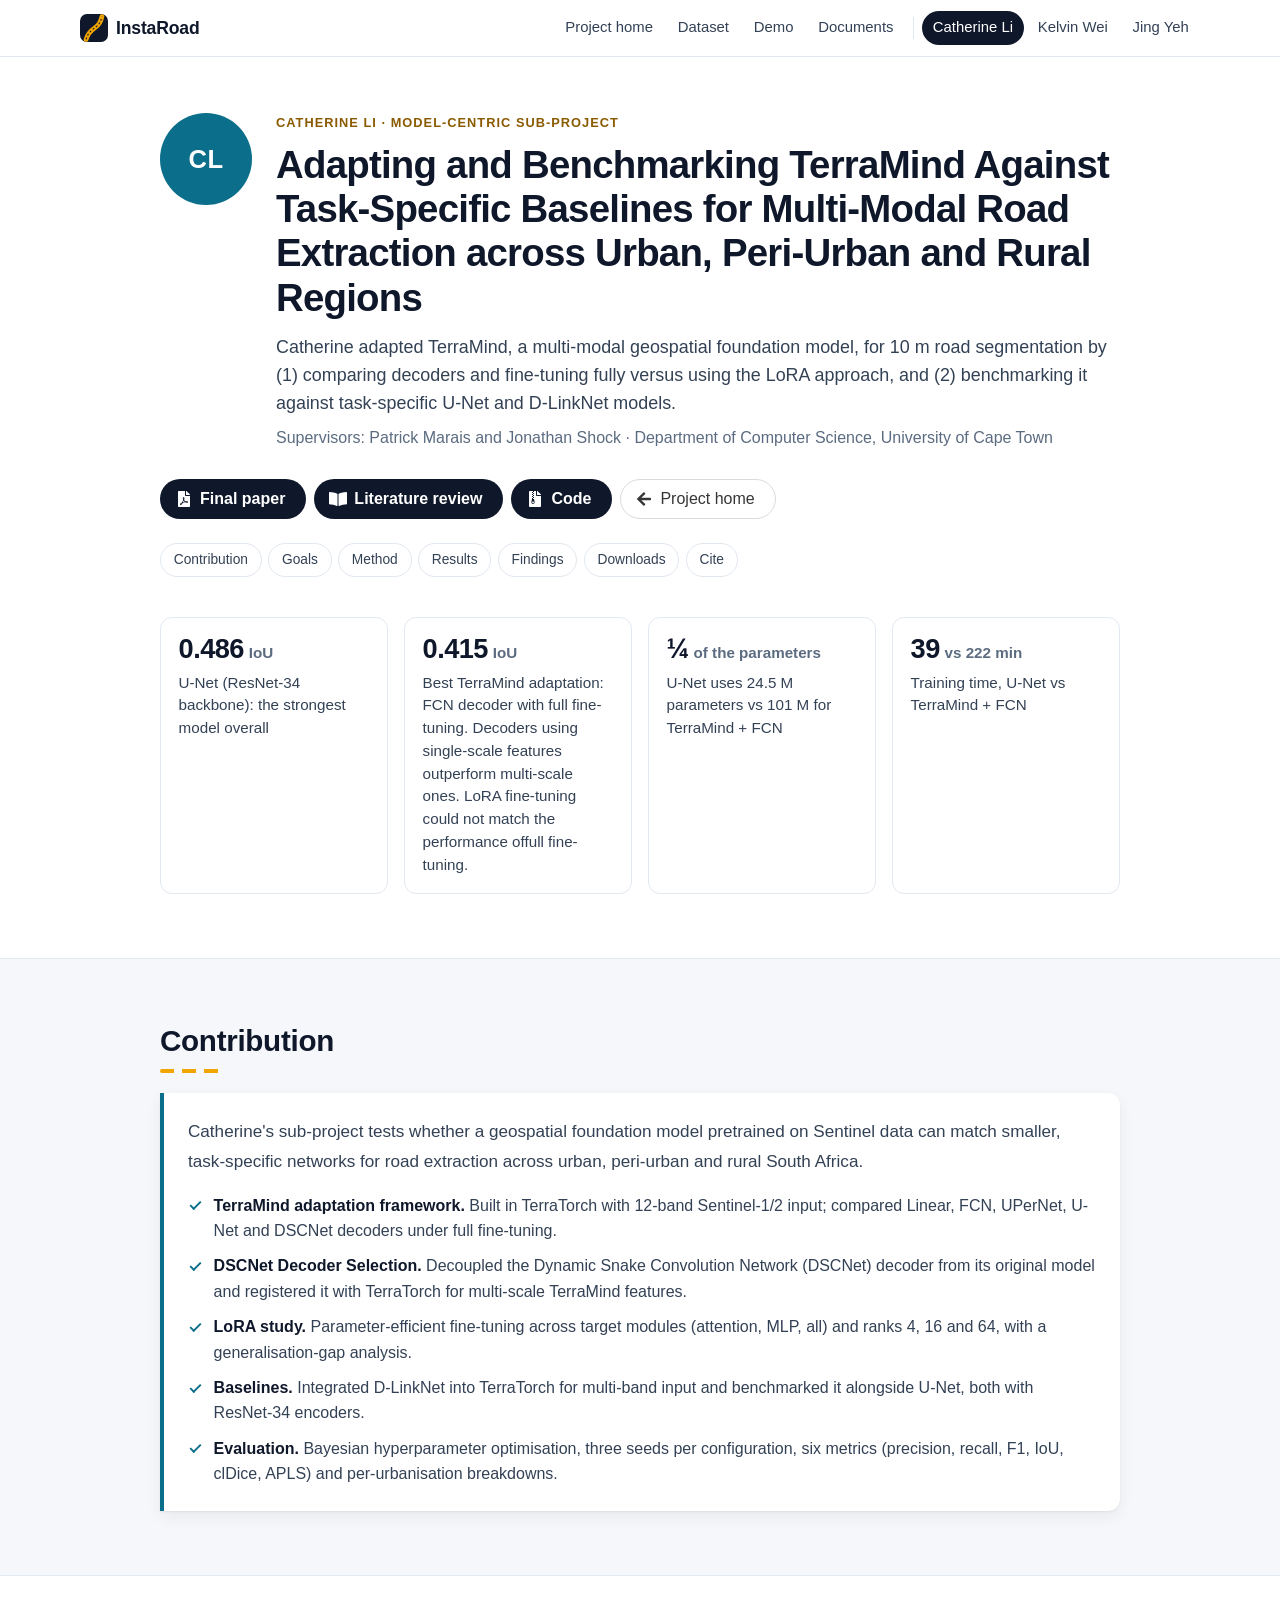
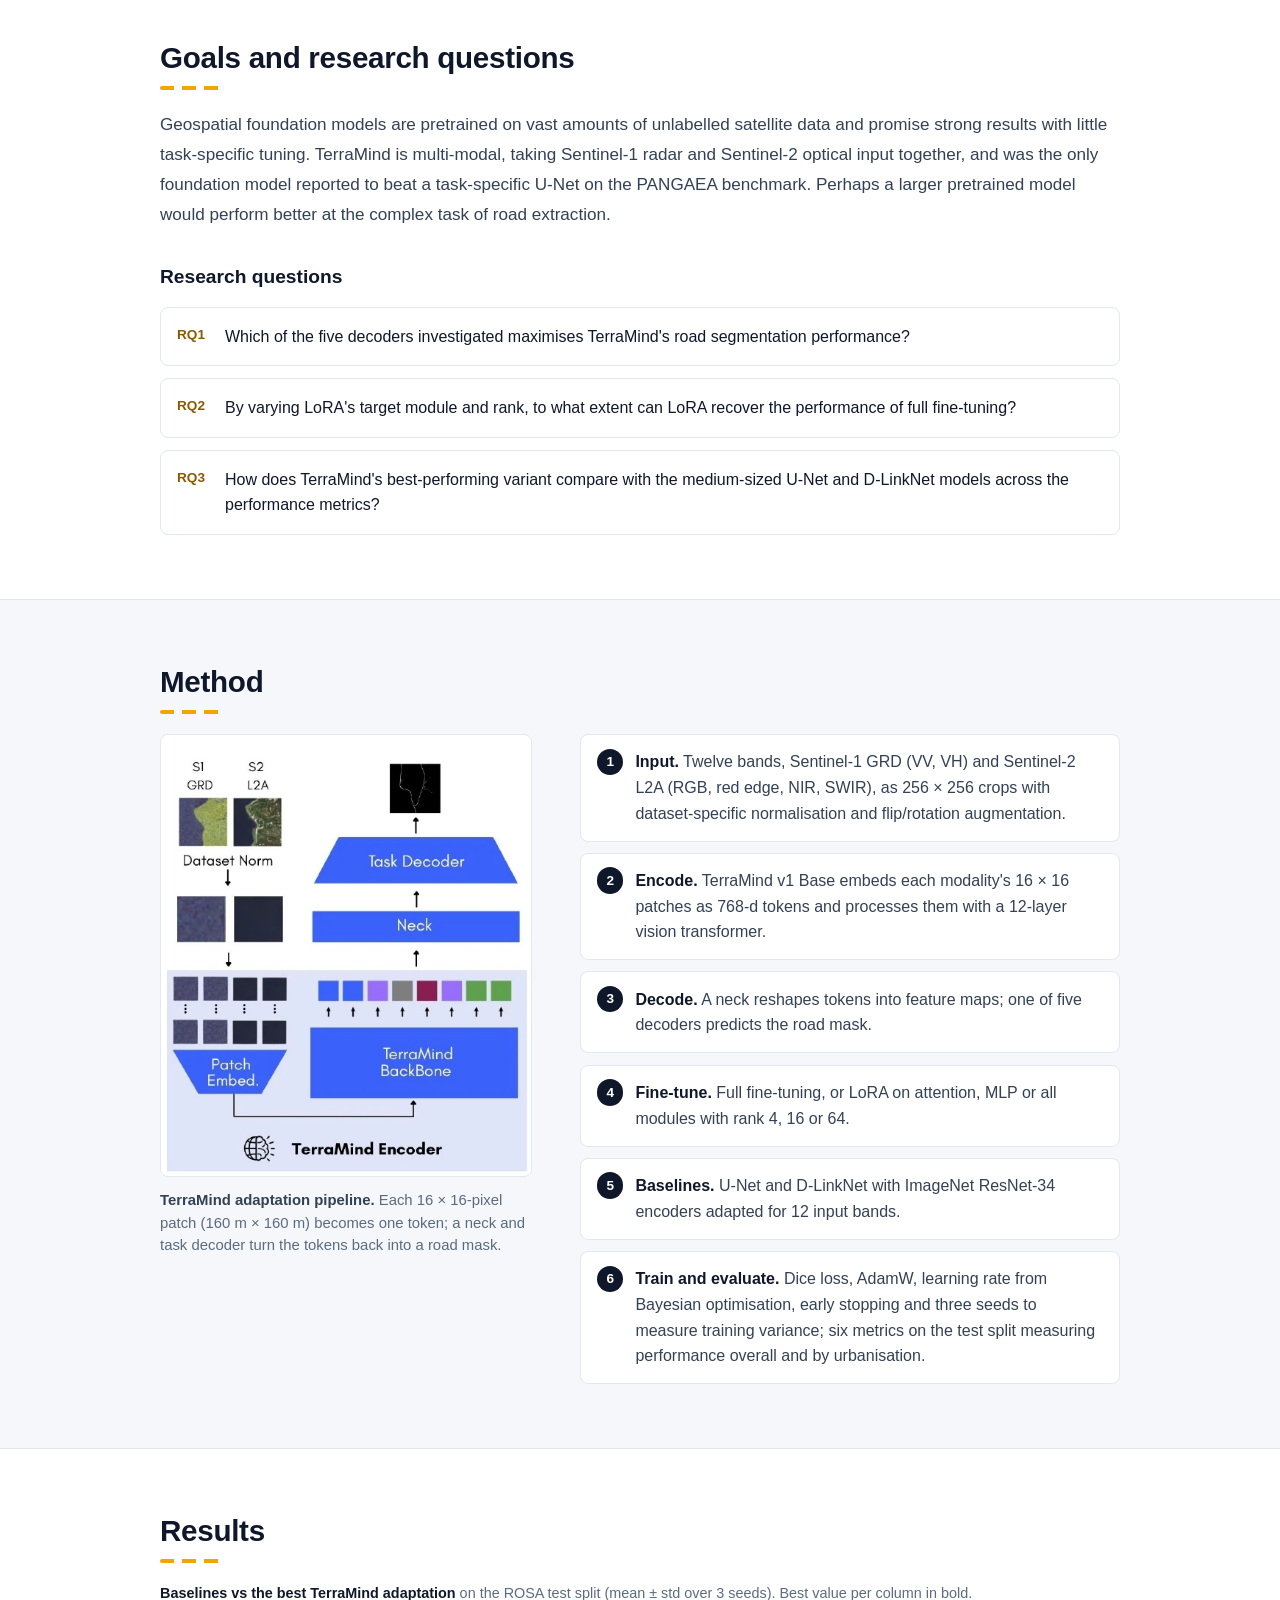
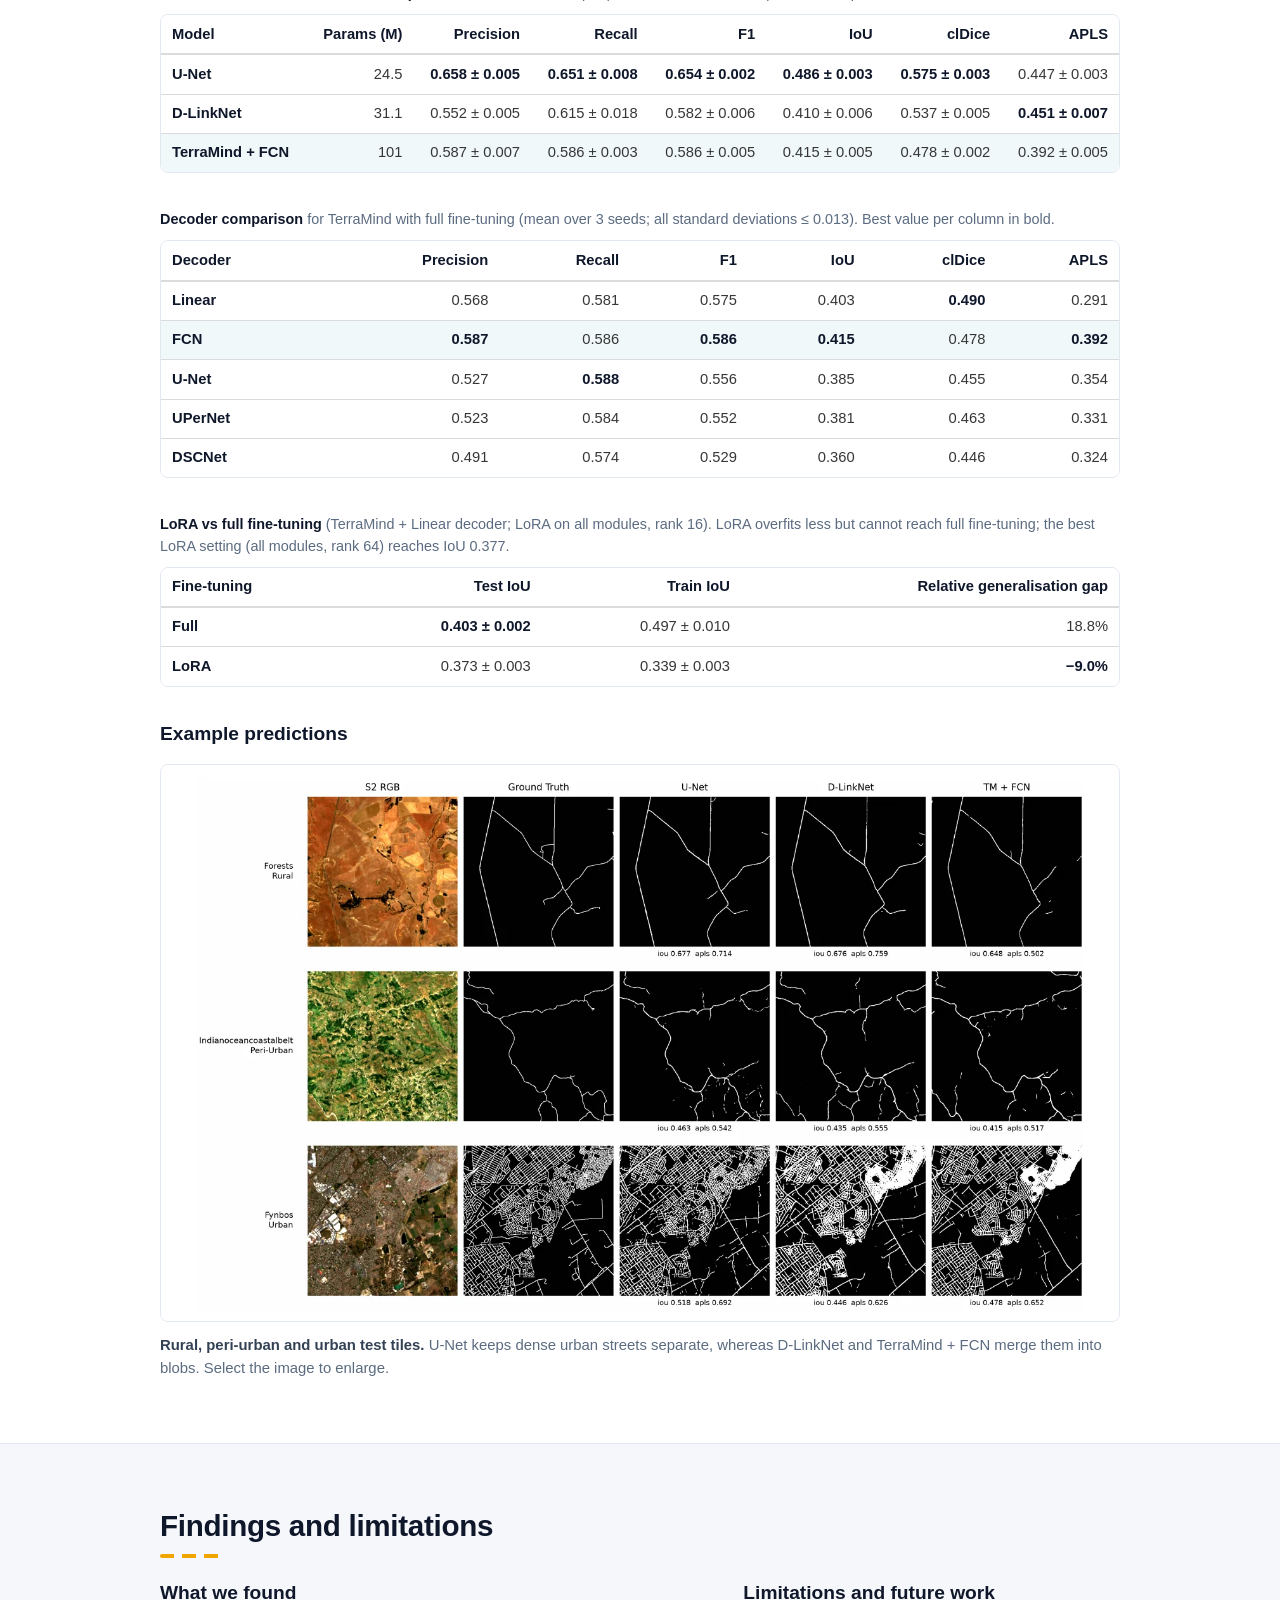
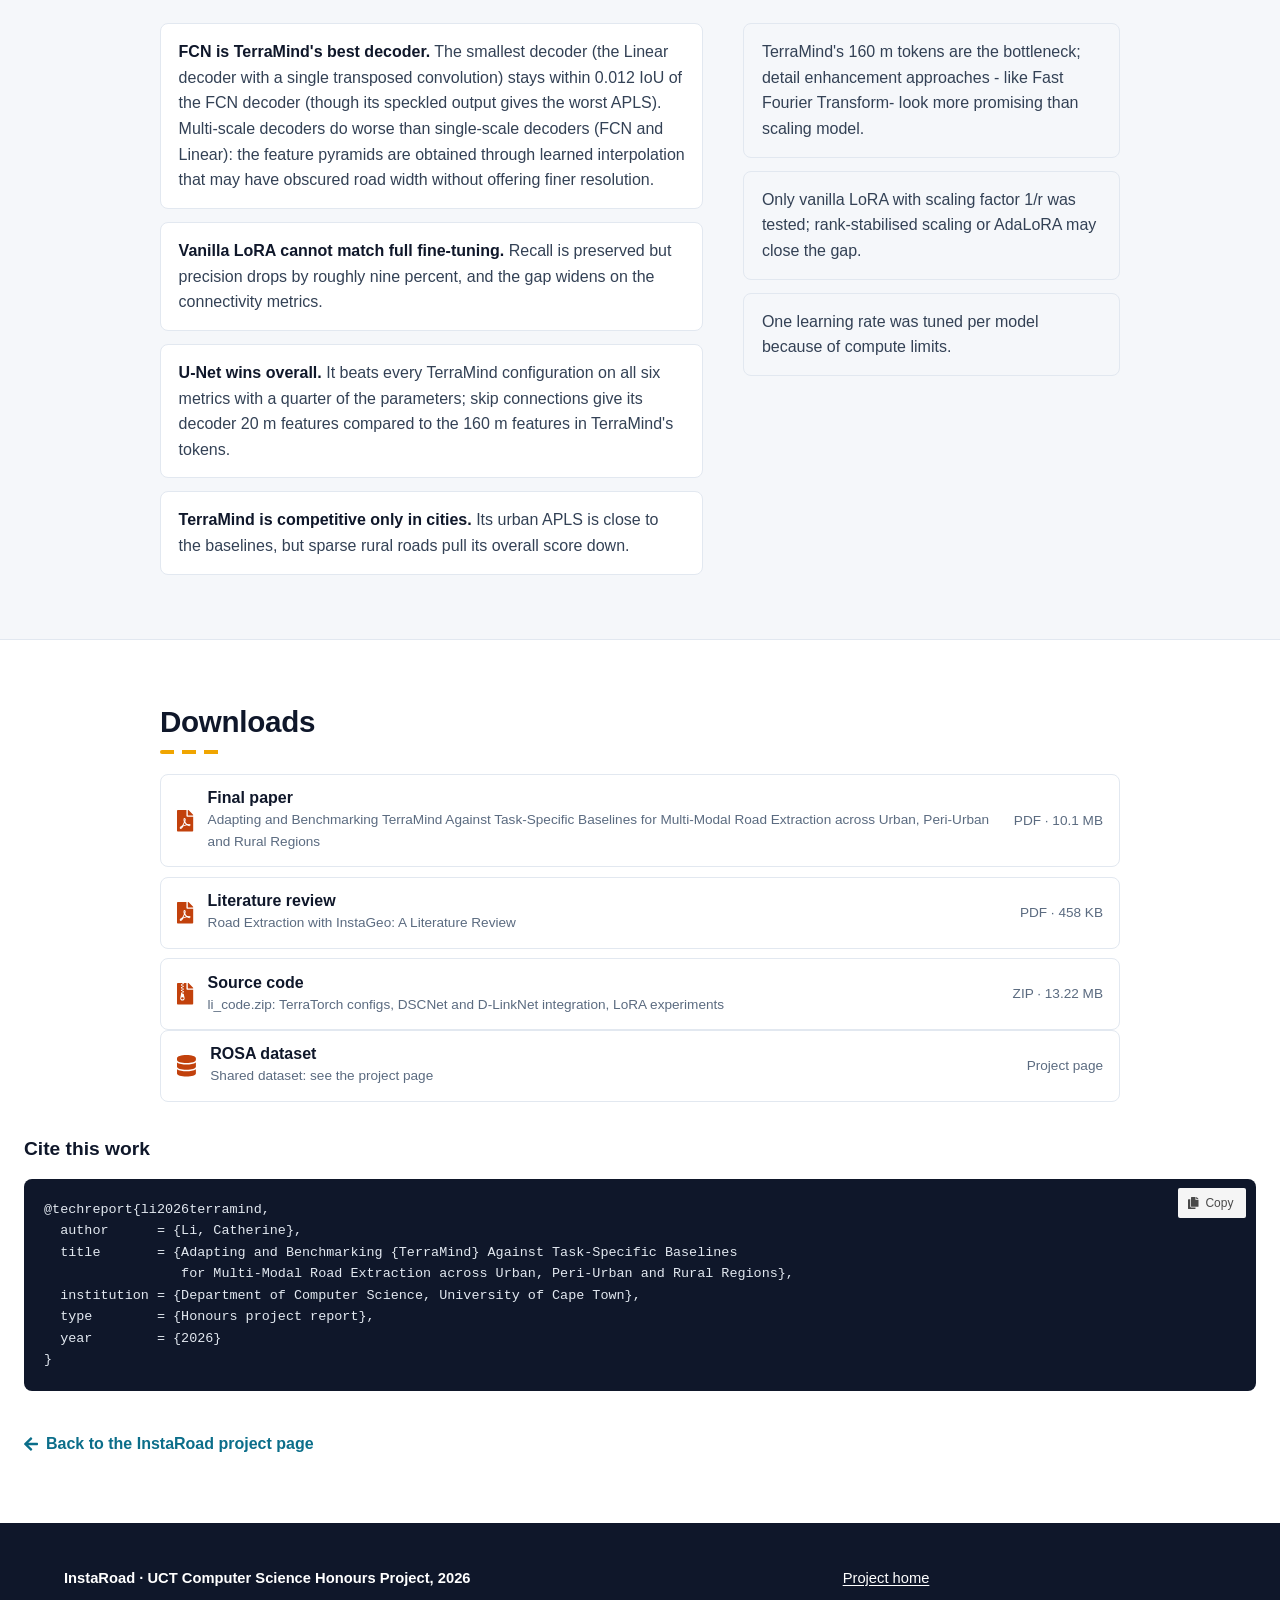
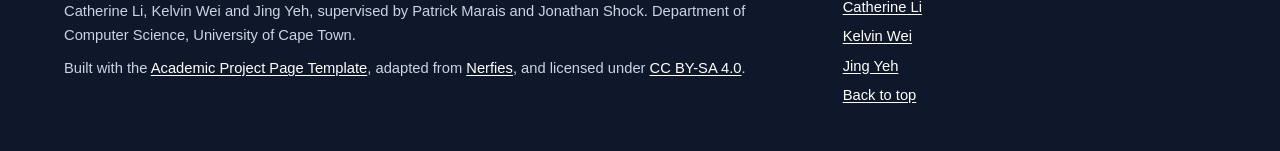
==== commit 7fb8e6cb: "." ====
--- a/li/index.html
+++ b/li/index.html
@@ -46,7 +46,7 @@
         <div>
           <p class="eyebrow">Catherine Li · Model-centric sub-project</p>
           <h1 class="member-title" id="page-title">Adapting and Benchmarking TerraMind Against Task-Specific Baselines for Multi-Modal Road Extraction across Urban, Peri-Urban and Rural Regions</h1>
-          <p class="member-role">Catherine adapted TerraMind, a multi-modal geospatial foundation model, for 10&nbsp;m road segmentation by comparing decoders and LoRA fine-tuning, and benchmarked it against task-specific U-Net and D-LinkNet models.</p>
+          <p class="member-role">Catherine adapted TerraMind, a multi-modal geospatial foundation model, for 10&nbsp;m road segmentation by (1) comparing decoders and fine-tuning fully versus using the LoRA approach, and (2) benchmarking it against task-specific U-Net and D-LinkNet models.</p>
           <p class="affiliation">Supervisors: Patrick Marais and Jonathan Shock · Department of Computer Science, University of Cape Town</p>
         </div>
       </div>
@@ -82,11 +82,11 @@
       <div class="stat-grid is-compact">
         <div class="stat">
           <span class="stat-value">0.486<span class="stat-unit">IoU</span></span>
-          <span class="stat-label">U-Net (ResNet-34): the strongest model overall</span>
+          <span class="stat-label">U-Net (ResNet-34 backbone): the strongest model overall</span>
         </div>
         <div class="stat">
           <span class="stat-value">0.415<span class="stat-unit">IoU</span></span>
-          <span class="stat-label">Best TerraMind adaptation: FCN decoder with full fine-tuning</span>
+          <span class="stat-label">Best TerraMind adaptation: FCN decoder with full fine-tuning. Decoders using single-scale features outperform multi-scale ones. LoRA fine-tuning could not match the performance offull fine-tuning.</span>
         </div>
         <div class="stat">
           <span class="stat-value">¼<span class="stat-unit">of the parameters</span></span>
@@ -108,15 +108,15 @@
         <p class="prose">
           Catherine's sub-project tests whether a geospatial foundation model pretrained on Sentinel data can match
           smaller, task-specific networks for road extraction across urban, peri-urban and rural South Africa.
-          <span class="todo">TODO: Catherine to confirm wording</span>
+          <!-- <span class="todo">TODO: Catherine to confirm wording</span> -->
         </p>
         <ul class="check-list">
           <li><strong>TerraMind adaptation framework.</strong> Built in TerraTorch with 12-band Sentinel-1/2 input; compared Linear, FCN, UPerNet, U-Net and DSCNet decoders under full fine-tuning.</li>
-          <li><strong>DSCNet decoder port.</strong> Decoupled the Dynamic Snake Convolution decoder from its original model and registered it with TerraTorch for multi-scale TerraMind features.</li>
+          <li><strong>DSCNet Decoder Selection.</strong> Decoupled the Dynamic Snake Convolution Network (DSCNet) decoder from its original model and registered it with TerraTorch for multi-scale TerraMind features. </li>
           <li><strong>LoRA study.</strong> Parameter-efficient fine-tuning across target modules (attention, MLP, all) and ranks 4, 16 and 64, with a generalisation-gap analysis.</li>
           <li><strong>Baselines.</strong> Integrated D-LinkNet into TerraTorch for multi-band input and benchmarked it alongside U-Net, both with ResNet-34 encoders.</li>
           <li><strong>Evaluation.</strong> Bayesian hyperparameter optimisation, three seeds per configuration, six metrics (precision, recall, F1, IoU, clDice, APLS) and per-urbanisation breakdowns.</li>
-          <li><strong>Dataset.</strong> Identified urban sampling regions across biomes and inspected the test-split labels. <span class="todo">TODO: confirm</span></li>
+          <!-- <li><strong>Dataset.</strong> Identified urban sampling regions across biomes and inspected the test-split labels. </li> <span class="todo">TODO: confirm</span> -->
         </ul>
       </div>
     </div>
@@ -130,8 +130,7 @@
         Geospatial foundation models are pretrained on vast amounts of unlabelled satellite data and promise strong
         results with little task-specific tuning. TerraMind is multi-modal, taking Sentinel-1 radar and Sentinel-2
         optical input together, and was the only foundation model reported to beat a task-specific U-Net on the
-        PANGAEA benchmark. Roads, however, are often narrower than a 10&nbsp;m pixel, so it is unclear whether a
-        transformer that sees the image as 16 × 16-pixel patches can resolve them.
+        PANGAEA benchmark. Perhaps a larger pretrained model would perform better at the complex task of road extraction.
       </p>
       <h3 class="subsection-title">Research questions</h3>
       <ol class="rq-list">
@@ -158,10 +157,10 @@
           <ol class="steps">
             <li><strong>Input.</strong> Twelve bands, Sentinel-1 GRD (VV, VH) and Sentinel-2 L2A (RGB, red edge, NIR, SWIR), as 256 × 256 crops with dataset-specific normalisation and flip/rotation augmentation.</li>
             <li><strong>Encode.</strong> TerraMind v1 Base embeds each modality's 16 × 16 patches as 768-d tokens and processes them with a 12-layer vision transformer.</li>
-            <li><strong>Decode.</strong> A neck reshapes tokens into feature maps (a learned pyramid for multi-scale decoders); one of five decoders predicts the road mask.</li>
+            <li><strong>Decode.</strong> A neck reshapes tokens into feature maps; one of five decoders predicts the road mask.</li>
             <li><strong>Fine-tune.</strong> Full fine-tuning, or LoRA on attention, MLP or all modules with rank 4, 16 or 64.</li>
             <li><strong>Baselines.</strong> U-Net and D-LinkNet with ImageNet ResNet-34 encoders adapted for 12 input bands.</li>
-            <li><strong>Train and evaluate.</strong> Dice loss, AdamW, learning rate from Bayesian optimisation, early stopping and three seeds; six metrics on the test split, overall and by urbanisation.</li>
+            <li><strong>Train and evaluate.</strong> Dice loss, AdamW, learning rate from Bayesian optimisation, early stopping and three seeds to measure training variance; six metrics on the test split measuring performance overall and by urbanisation.</li>
           </ol>
         </div>
       </div>
@@ -270,20 +269,18 @@
         <div class="column is-7">
           <h3 class="subsection-title mt-0">What we found</h3>
           <ul class="finding-list">
-            <li><strong>FCN is TerraMind's best decoder.</strong> Multi-scale decoders do worse: every token covers 160&nbsp;m × 160&nbsp;m, so interpolated feature pyramids blur road width.</li>
-            <li><strong>How a decoder uses the features matters more than its size.</strong> A single transposed convolution stays within 0.012 IoU of the best decoder, though its speckled output gives the worst APLS.</li>
+            <li><strong>FCN is TerraMind's best decoder.</strong> The smallest decoder (the Linear decoder with a single transposed convolution) stays within 0.012 IoU of the FCN decoder (though its speckled output gives the worst APLS). Multi-scale decoders do worse than single-scale decoders (FCN and Linear): the feature pyramids are obtained through learned interpolation that may have obscured road width without offering finer resolution.</li>
             <li><strong>Vanilla LoRA cannot match full fine-tuning.</strong> Recall is preserved but precision drops by roughly nine percent, and the gap widens on the connectivity metrics.</li>
-            <li><strong>U-Net wins overall.</strong> It beats every TerraMind configuration on all six metrics with a quarter of the parameters; skip connections give its decoder 20&nbsp;m features.</li>
+            <li><strong>U-Net wins overall.</strong> It beats every TerraMind configuration on all six metrics with a quarter of the parameters; skip connections give its decoder 20&nbsp;m features compared to the 160&nbsp;m features in TerraMind's tokens.</li>
             <li><strong>TerraMind is competitive only in cities.</strong> Its urban APLS is close to the baselines, but sparse rural roads pull its overall score down.</li>
           </ul>
         </div>
         <div class="column is-5">
           <h3 class="subsection-title mt-0">Limitations and future work</h3>
           <ul class="finding-list is-limits">
-            <li>TerraMind's 160&nbsp;m tokens are the bottleneck; resolution-preserving pathways look more promising than heavier decoders.</li>
-            <li>Only vanilla LoRA with γ = 1/r was tested; rank-stabilised scaling or AdaLoRA may close the gap.</li>
+            <li>TerraMind's 160&nbsp;m tokens are the bottleneck; detail enhancement approaches - like Fast Fourier Transform- look more promising than scaling model.</li>
+            <li>Only vanilla LoRA with scaling factor 1/r was tested; rank-stabilised scaling or AdaLoRA may close the gap.</li>
             <li>One learning rate was tuned per model because of compute limits.</li>
-            <li>Converting masks to graphs for APLS can add noise to that metric.</li>
           </ul>
         </div>
       </div>
@@ -305,12 +302,13 @@
           <span><span class="doc-title">Literature review</span><span class="doc-meta">Road Extraction with InstaGeo: A Literature Review</span></span>
           <span class="doc-size">PDF · 458 KB</span>
         </a>
-        <div class="doc is-missing">
+        <a class="doc" href="li_code.zip">
           <i class="fas fa-file-archive doc-icon" aria-hidden="true"></i>
-          <span><span class="doc-title">Source code</span><span class="doc-meta">li/li_code.zip: TerraTorch configs, DSCNet and D-LinkNet integration, LoRA experiments</span></span>
-          <span class="doc-size"><span class="todo">TODO</span></span>
-        </div>
-        <a class="doc" href="../index.html#dataset">
+          <span><span class="doc-title">Source code</span><span class="doc-meta">li_code.zip: TerraTorch configs, DSCNet and D-LinkNet integration, LoRA experiments</span></span>
+          <span class="doc-size">ZIP · 13.22 MB</span>
+        </a>
+      </div>
+      <a class="doc" href="../index.html#dataset">
           <i class="fas fa-database doc-icon" aria-hidden="true"></i>
           <span><span class="doc-title">ROSA dataset</span><span class="doc-meta">Shared dataset: see the project page</span></span>
           <span class="doc-size">Project page</span>
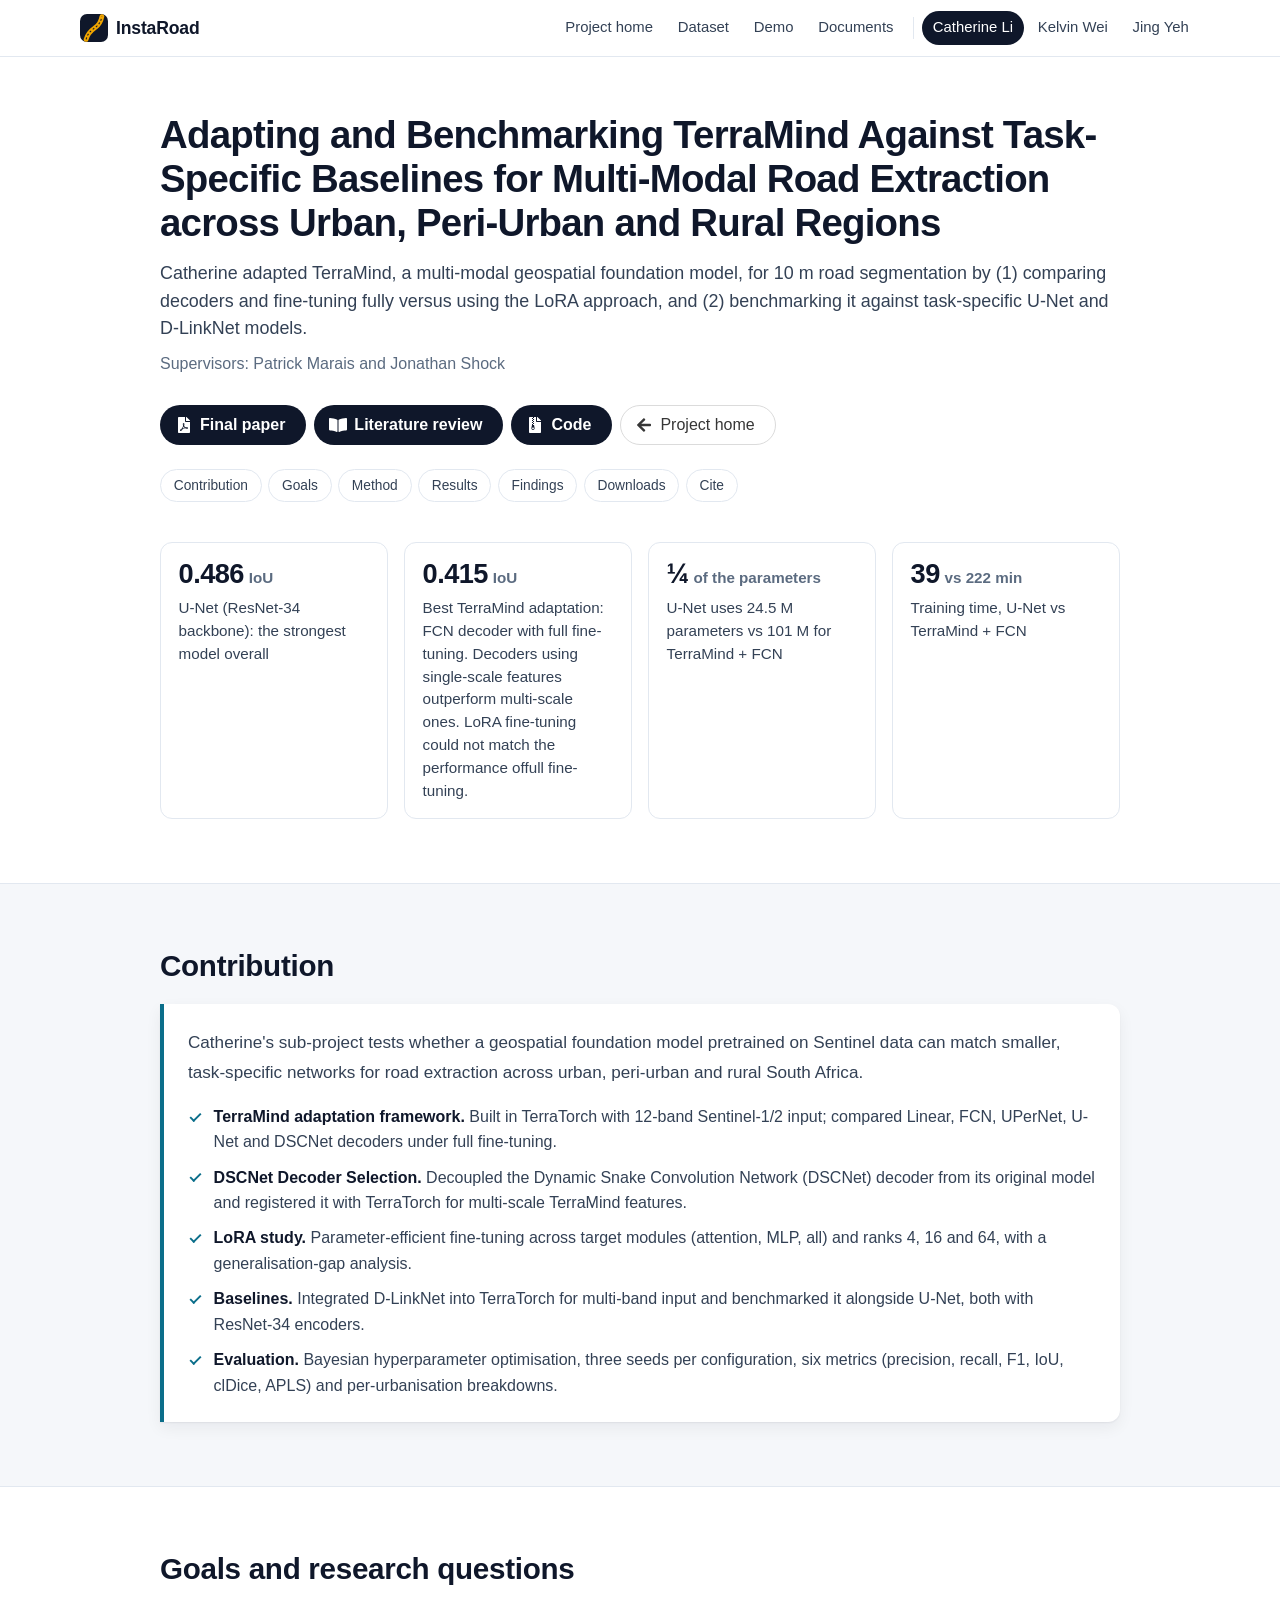
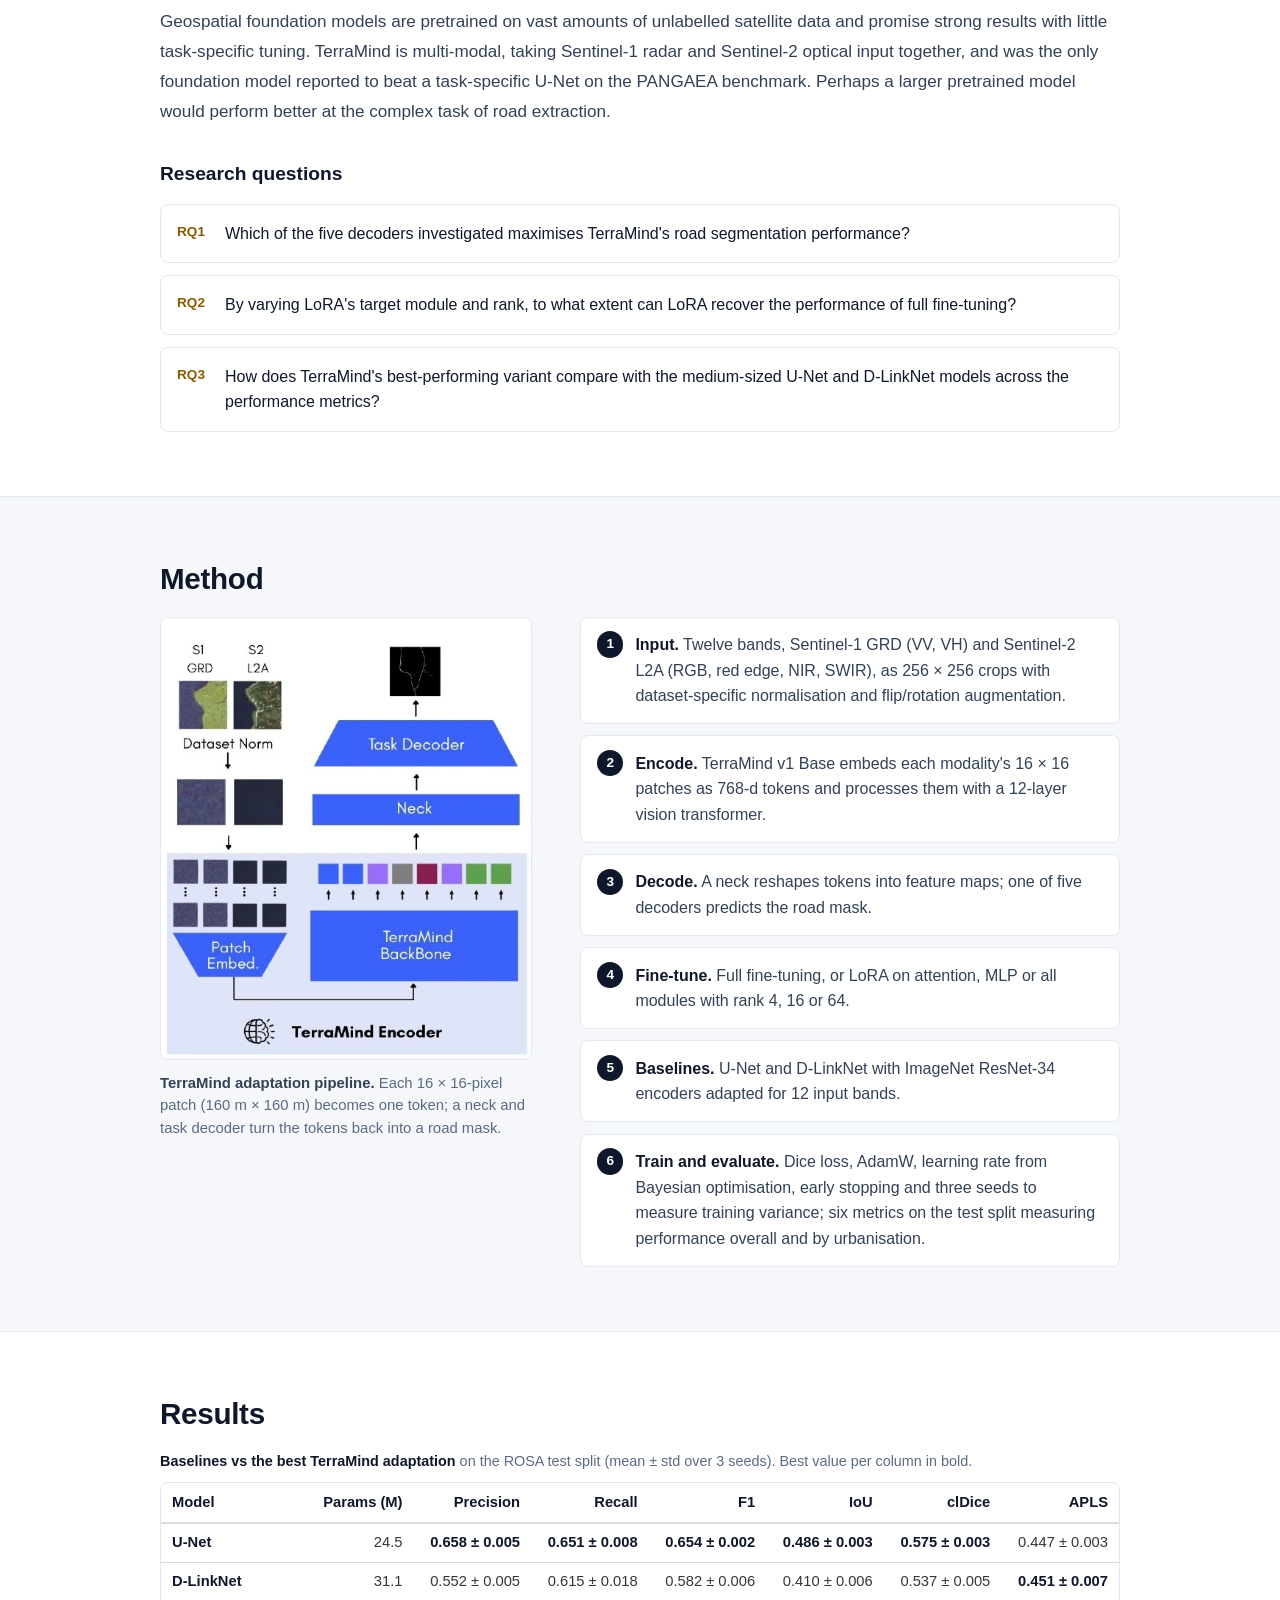
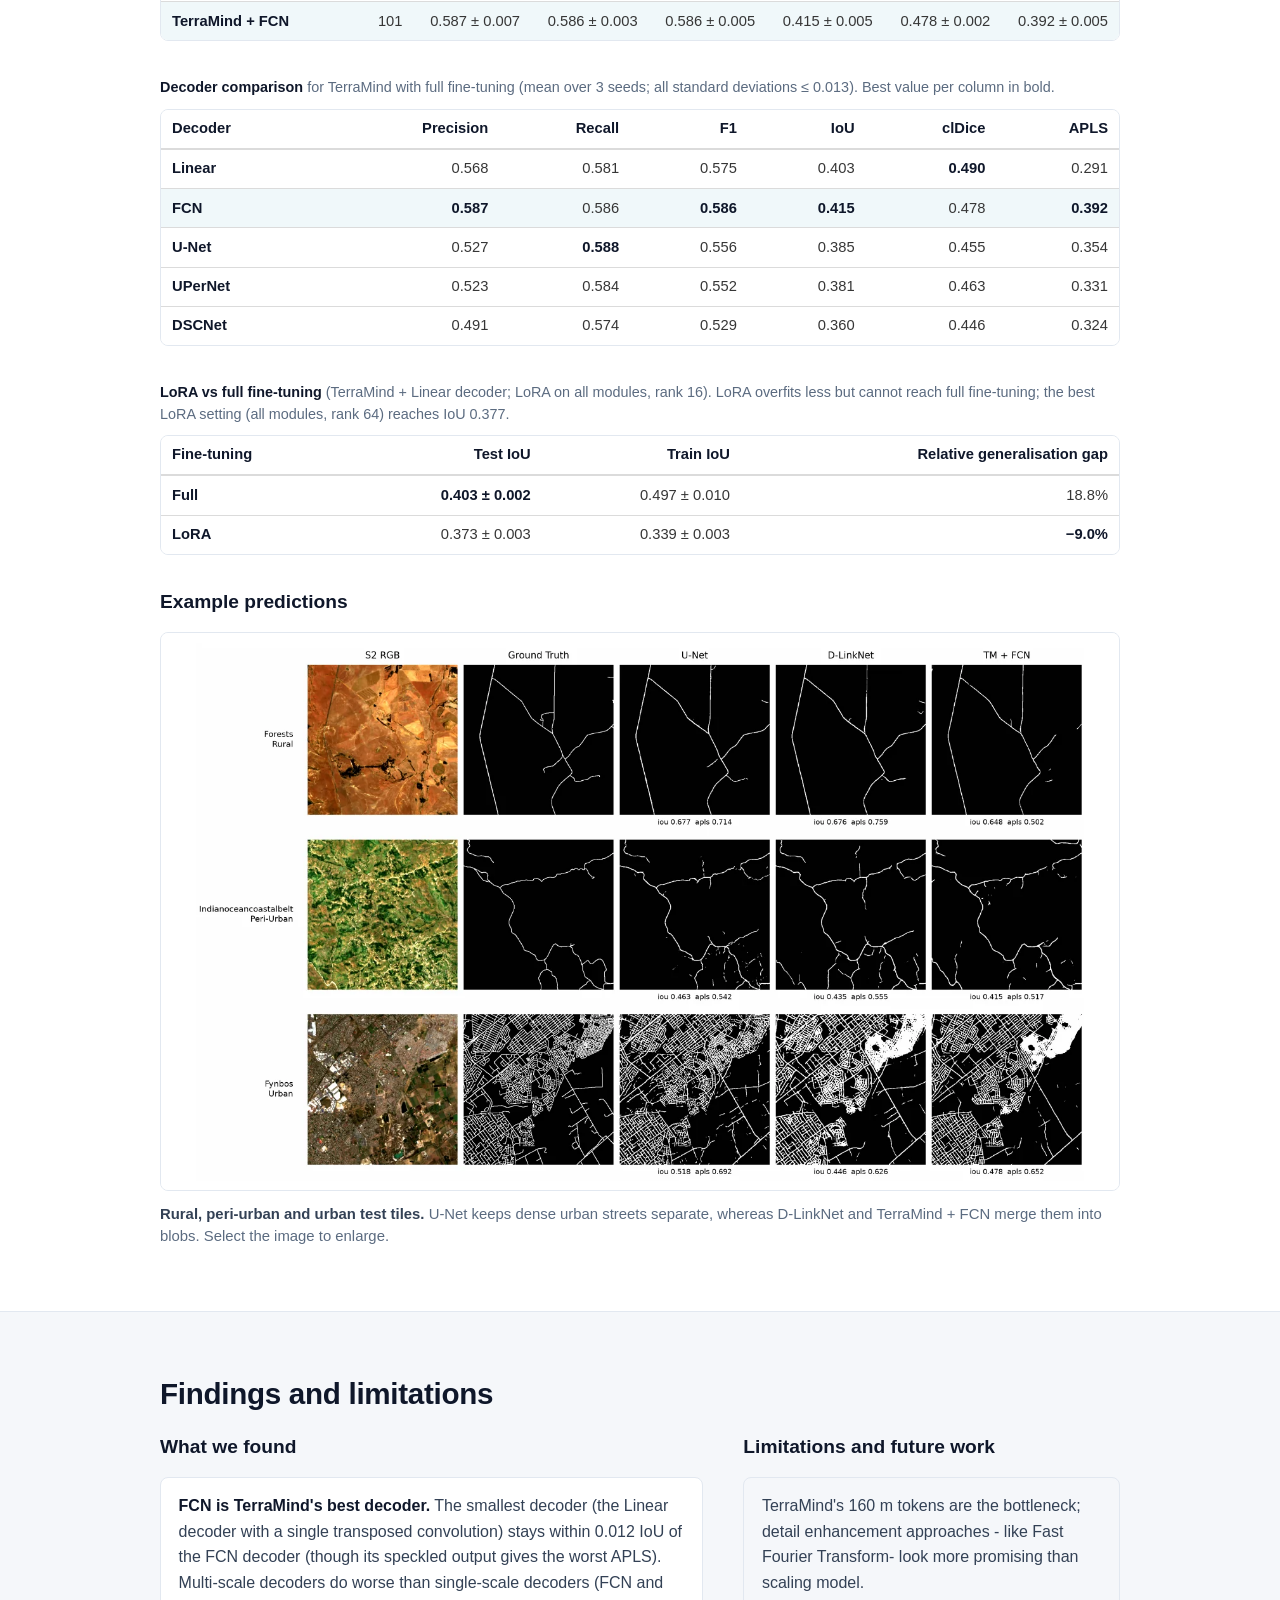
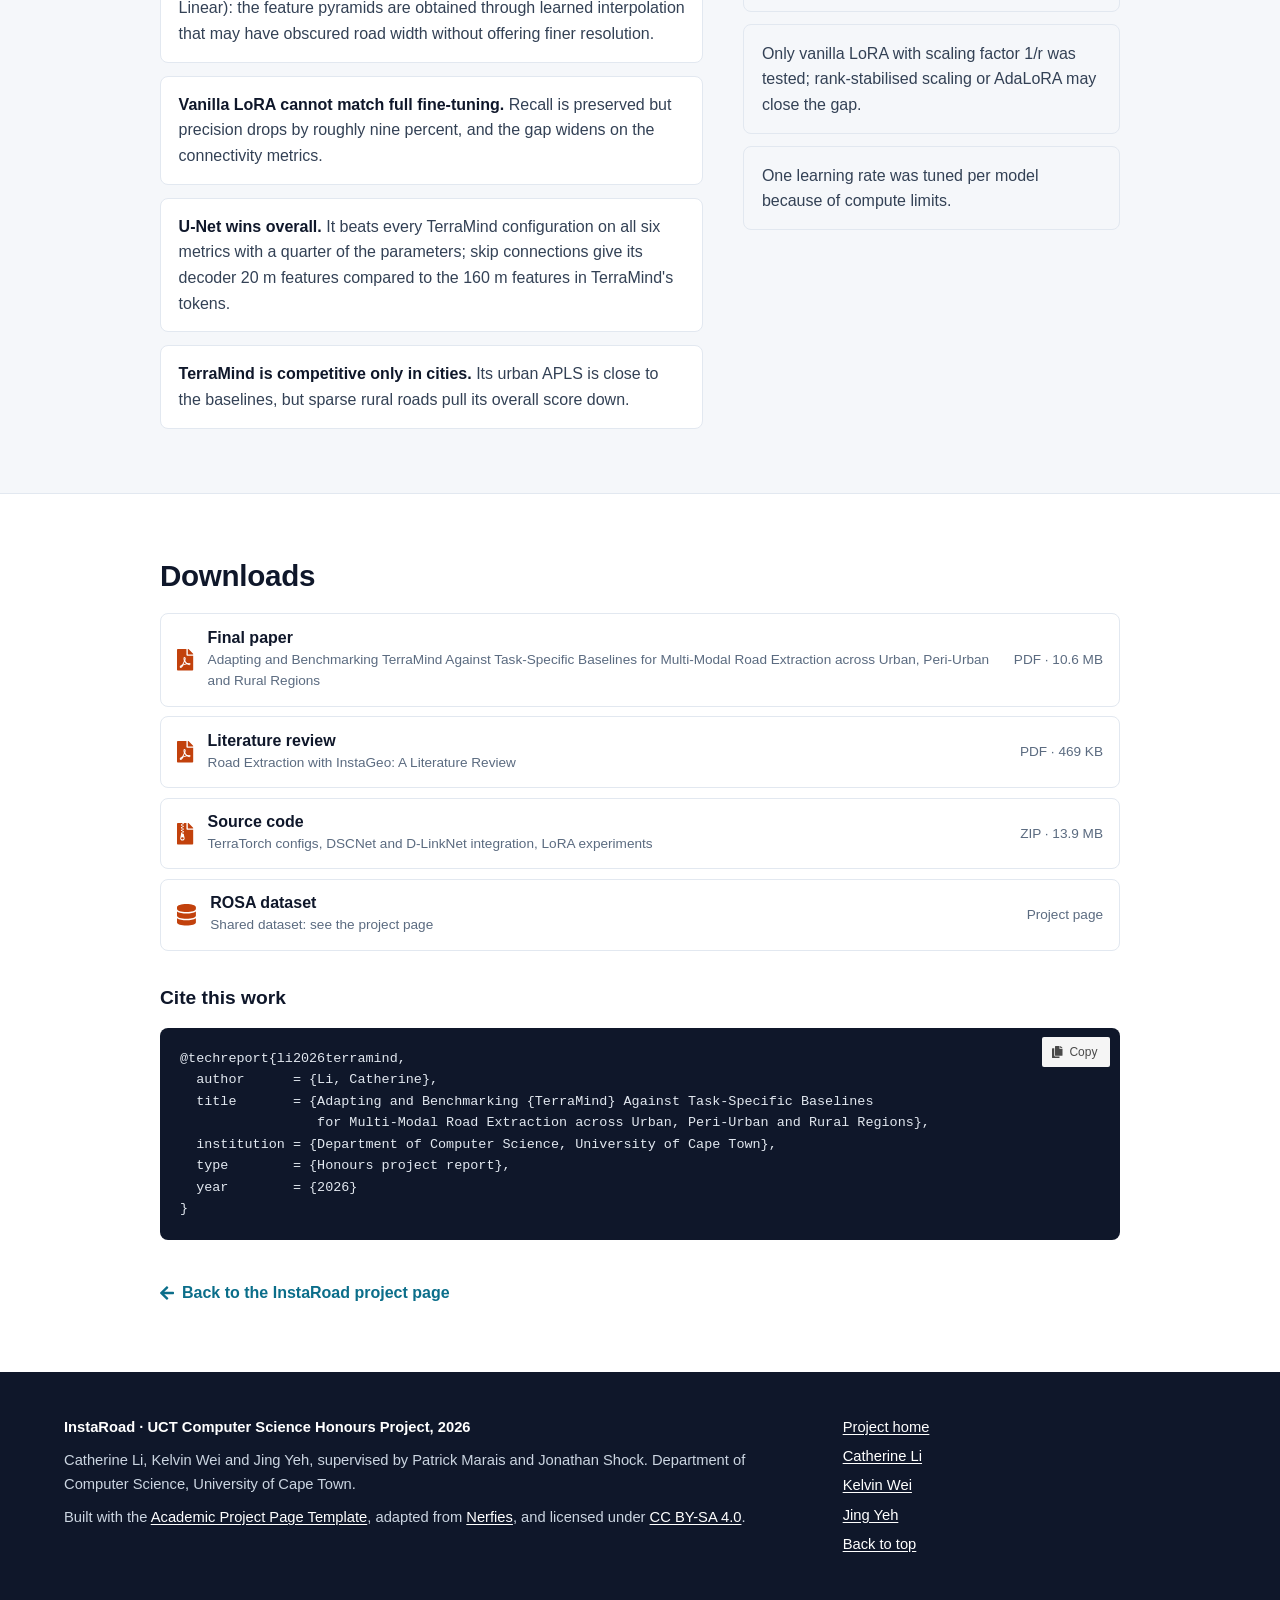
==== commit 773bbe72: "Add personal and small template changes" ====
--- a/li/index.html
+++ b/li/index.html
@@ -41,13 +41,10 @@
   <section class="member-hero" aria-labelledby="page-title">
     <div class="container is-max-desktop">
       <div class="member-hero-inner">
-        <!-- Optional photo: <span class="avatar is-large is-li"><img src="img/photo.webp" alt="Catherine Li"></span> -->
-        <span class="avatar is-large is-li" aria-hidden="true">CL</span>
         <div>
-          <p class="eyebrow">Catherine Li · Model-centric sub-project</p>
           <h1 class="member-title" id="page-title">Adapting and Benchmarking TerraMind Against Task-Specific Baselines for Multi-Modal Road Extraction across Urban, Peri-Urban and Rural Regions</h1>
           <p class="member-role">Catherine adapted TerraMind, a multi-modal geospatial foundation model, for 10&nbsp;m road segmentation by (1) comparing decoders and fine-tuning fully versus using the LoRA approach, and (2) benchmarking it against task-specific U-Net and D-LinkNet models.</p>
-          <p class="affiliation">Supervisors: Patrick Marais and Jonathan Shock · Department of Computer Science, University of Cape Town</p>
+          <p class="affiliation">Supervisors: Patrick Marais and Jonathan Shock</p>
         </div>
       </div>
       <div class="link-row is-left">
@@ -295,20 +292,19 @@
         <a class="doc" href="final-paper.pdf">
           <i class="fas fa-file-pdf doc-icon" aria-hidden="true"></i>
           <span><span class="doc-title">Final paper</span><span class="doc-meta">Adapting and Benchmarking TerraMind Against Task-Specific Baselines for Multi-Modal Road Extraction across Urban, Peri-Urban and Rural Regions</span></span>
-          <span class="doc-size">PDF · 10.1 MB</span>
+          <span class="doc-size">PDF · 10.6 MB</span>
         </a>
         <a class="doc" href="literature-review.pdf">
           <i class="fas fa-file-pdf doc-icon" aria-hidden="true"></i>
           <span><span class="doc-title">Literature review</span><span class="doc-meta">Road Extraction with InstaGeo: A Literature Review</span></span>
-          <span class="doc-size">PDF · 458 KB</span>
+          <span class="doc-size">PDF · 469 KB</span>
         </a>
         <a class="doc" href="li_code.zip">
           <i class="fas fa-file-archive doc-icon" aria-hidden="true"></i>
-          <span><span class="doc-title">Source code</span><span class="doc-meta">li_code.zip: TerraTorch configs, DSCNet and D-LinkNet integration, LoRA experiments</span></span>
-          <span class="doc-size">ZIP · 13.22 MB</span>
-        </a>
-      </div>
-      <a class="doc" href="../index.html#dataset">
+          <span><span class="doc-title">Source code</span><span class="doc-meta">TerraTorch configs, DSCNet and D-LinkNet integration, LoRA experiments</span></span>
+          <span class="doc-size">ZIP · 13.9 MB</span>
+        </a>
+        <a class="doc" href="../index.html#dataset">
           <i class="fas fa-database doc-icon" aria-hidden="true"></i>
           <span><span class="doc-title">ROSA dataset</span><span class="doc-meta">Shared dataset: see the project page</span></span>
           <span class="doc-size">Project page</span>
--- a/assets/css/site.css
+++ b/assets/css/site.css
@@ -155,17 +155,7 @@
   line-height: 1.2;
   letter-spacing: -0.01em;
 }
-.section-title::after {
-  content: "";
-  display: block;
-  width: 66px;
-  height: 4px;
-  margin-top: 0.65rem;
-  border-radius: 2px;
-  background: repeating-linear-gradient(90deg, var(--road) 0 14px, transparent 14px 22px);
-}
 .section-title.is-centered { text-align: center; }
-.section-title.is-centered::after { margin-left: auto; margin-right: auto; }
 
 .subsection-title {
   margin: 2rem 0 0.9rem;
@@ -458,14 +448,14 @@
   gap: 1rem;
   counter-reset: aim;
 }
-.aims li {
+.aims > li {
   counter-increment: aim;
   padding: 1.1rem 1.2rem;
   border: 1px solid var(--line);
   border-radius: var(--radius);
   background: #fff;
 }
-.aims li::before {
+.aims > li::before {
   content: "0" counter(aim);
   display: block;
   margin-bottom: 0.3rem;
@@ -612,25 +602,6 @@
   font-size: 0.93rem;
 }
 
-.avatar {
-  display: grid;
-  flex: none;
-  place-items: center;
-  width: 52px;
-  height: 52px;
-  overflow: hidden;
-  border-radius: 50%;
-  background: var(--accent, var(--brand));
-  color: #fff;
-  font-weight: 750;
-  letter-spacing: 0.02em;
-}
-.avatar img { width: 100%; height: 100%; object-fit: cover; }
-.avatar.is-large { width: 92px; height: 92px; font-size: 1.6rem; }
-.avatar.is-li { --accent: var(--li); }
-.avatar.is-wei { --accent: var(--wei); }
-.avatar.is-yeh { --accent: var(--yeh); }
-
 @media screen and (max-width: 768px) {
   .track-cols { grid-template-columns: 1fr; }
   .track-arrows { grid-template-columns: 1fr; }
@@ -727,7 +698,6 @@
 
 @media screen and (max-width: 768px) {
   .member-hero-inner { flex-direction: column; gap: 1rem; }
-  .avatar.is-large { width: 72px; height: 72px; font-size: 1.3rem; }
 }
 
 .local-nav {
@@ -938,3 +908,228 @@
 @media screen and (max-width: 768px) {
   .tile-grid { grid-template-columns: repeat(2, 1fr); }
 }
+
+.aim-sublist {
+  margin: 0.25rem 0 0 1.1rem;
+  padding: 0;
+  list-style: disc;
+}
+.aim-sublist li + li { margin-top: 0.2rem; }
+
+/* ---------- Dot-plot charts (HTML/CSS, readable at any width) ----------
+   Positions come from inline custom properties (0-100 = % of the track):
+   --x for a dot/label/reference line, --from/--to for spans and error bars. */
+
+.chart {
+  margin: 0;
+  padding: 1.25rem 1.25rem 1rem;
+  border: 1px solid var(--line);
+  border-radius: var(--radius);
+  background: #fff;
+}
+.chart + .chart-notes { margin-top: 1rem; }
+.chart-title { display: block; color: var(--ink); font-weight: 700; font-size: 1rem; }
+.chart-sub { display: block; color: var(--muted); font-size: 0.86rem; margin-top: 0.15rem; }
+
+.dp-legend {
+  display: flex;
+  flex-wrap: wrap;
+  gap: 0.4rem 1.1rem;
+  margin: 0.8rem 0 0.4rem;
+  color: var(--ink-soft);
+  font-size: 0.84rem;
+}
+.dp-key { display: inline-flex; align-items: center; gap: 0.4rem; }
+.dp-key::before {
+  content: "";
+  width: 12px;
+  height: 12px;
+  border-radius: 50%;
+  background: var(--c);
+}
+.dp-key.is-line::before {
+  width: 0;
+  height: 14px;
+  border-radius: 0;
+  border-left: 2px dashed var(--muted);
+  background: none;
+}
+
+.dp-plot { --label-w: 8.5rem; }
+.dp-row,
+.dp-axis {
+  display: grid;
+  grid-template-columns: var(--label-w) 1fr;
+  align-items: center;
+}
+.dp-label {
+  padding-right: 0.75rem;
+  color: var(--ink);
+  font-size: 0.9rem;
+  font-weight: 650;
+  line-height: 1.25;
+}
+.dp-label small {
+  display: block;
+  color: var(--muted);
+  font-size: 0.76rem;
+  font-weight: 400;
+}
+.dp-track {
+  position: relative;
+  height: 4rem;
+  margin: 0 0.6rem;
+}
+.dp-track::before {
+  content: "";
+  position: absolute;
+  left: 0;
+  right: 0;
+  top: 50%;
+  border-top: 1px solid var(--line);
+}
+.dp-row + .dp-row .dp-track { border-top: 1px dashed #eef2f6; }
+
+.dp-dot {
+  position: absolute;
+  z-index: 2;
+  top: 50%;
+  left: calc(var(--x) * 1%);
+  width: 14px;
+  height: 14px;
+  margin: -7px 0 0 -7px;
+  border-radius: 50%;
+  background: var(--c);
+  box-shadow: 0 0 0 2px #fff;
+}
+.dp-val {
+  position: absolute;
+  z-index: 2;
+  bottom: calc(50% + 0.6rem);
+  left: calc(var(--x) * 1%);
+  transform: translateX(-50%);
+  color: var(--ink-soft);
+  font-size: 0.76rem;
+  font-variant-numeric: tabular-nums;
+  line-height: 1;
+  white-space: nowrap;
+}
+.dp-val.is-below { top: calc(50% + 0.6rem); bottom: auto; }
+.dp-val.is-start { transform: none; }
+.dp-val.is-end { transform: translateX(-100%); }
+.dp-span {
+  position: absolute;
+  top: 50%;
+  left: calc(var(--from) * 1%);
+  width: calc((var(--to) - var(--from)) * 1%);
+  height: 2px;
+  margin-top: -1px;
+  background: #94a3b8;
+}
+.dp-err {
+  position: absolute;
+  z-index: 3;
+  top: 50%;
+  left: calc(var(--from) * 1%);
+  width: calc((var(--to) - var(--from)) * 1%);
+  height: 10px;
+  margin-top: -5px;
+  border-left: 1.5px solid var(--ink);
+  border-right: 1.5px solid var(--ink);
+}
+.dp-err::before {
+  content: "";
+  position: absolute;
+  left: 0;
+  right: 0;
+  top: 50%;
+  border-top: 1.5px solid var(--ink);
+}
+.dp-ref {
+  position: absolute;
+  top: 0;
+  bottom: 0;
+  left: calc(var(--x) * 1%);
+  border-left: 2px dashed var(--muted);
+}
+.dp-note {
+  position: absolute;
+  top: 50%;
+  right: 0;
+  transform: translateY(-50%);
+  color: var(--muted);
+  font-size: 0.76rem;
+  font-style: italic;
+  background: #fff;
+  padding-left: 0.3rem;
+}
+
+.dp-axis-track {
+  position: relative;
+  height: 1.6rem;
+  margin: 0 0.6rem;
+  border-top: 1px solid var(--ink-soft);
+}
+.dp-tick {
+  position: absolute;
+  top: 0.3rem;
+  left: calc(var(--x) * 1%);
+  transform: translateX(-50%);
+  color: var(--muted);
+  font-size: 0.74rem;
+  font-variant-numeric: tabular-nums;
+}
+.dp-axis-title {
+  grid-column: 2;
+  margin-top: 0.15rem;
+  color: var(--muted);
+  font-size: 0.8rem;
+  text-align: center;
+}
+
+.chart-data { margin-top: 0.75rem; font-size: 0.88rem; }
+.chart-data summary { color: var(--brand); cursor: pointer; font-weight: 600; }
+.chart-data .table-container { margin-top: 0.6rem; }
+
+.takeaway {
+  margin-top: 1rem;
+  padding: 0.9rem 1.1rem;
+  border-left: 4px solid var(--brand);
+  border-radius: 0 var(--radius-sm) var(--radius-sm) 0;
+  background: #f0f8fa;
+  color: var(--ink-soft);
+}
+.takeaway strong { color: var(--ink); }
+
+.result-block + .result-block { margin-top: 3.25rem; }
+
+.goal-grid {
+  display: grid;
+  grid-template-columns: repeat(auto-fit, minmax(230px, 1fr));
+  gap: 1rem;
+  margin: 0;
+  padding: 0;
+  list-style: none;
+}
+.goal-grid > li {
+  padding: 1.1rem 1.2rem;
+  border: 1px solid var(--line);
+  border-top: 4px solid var(--wei);
+  border-radius: var(--radius);
+  background: #fff;
+}
+.goal-grid strong { display: block; margin-bottom: 0.3rem; color: var(--ink); }
+
+@media screen and (max-width: 768px) {
+  .dp-plot { --label-w: 5.75rem; }
+  .chart { padding: 1rem 0.75rem 0.85rem; }
+  .dp-label { font-size: 0.82rem; }
+}
+
+.poster-frame {
+  display: block;
+  width: 100%;
+  border: 1px solid var(--line);
+  border-radius: var(--radius-sm);
+  background: #fff;
+}
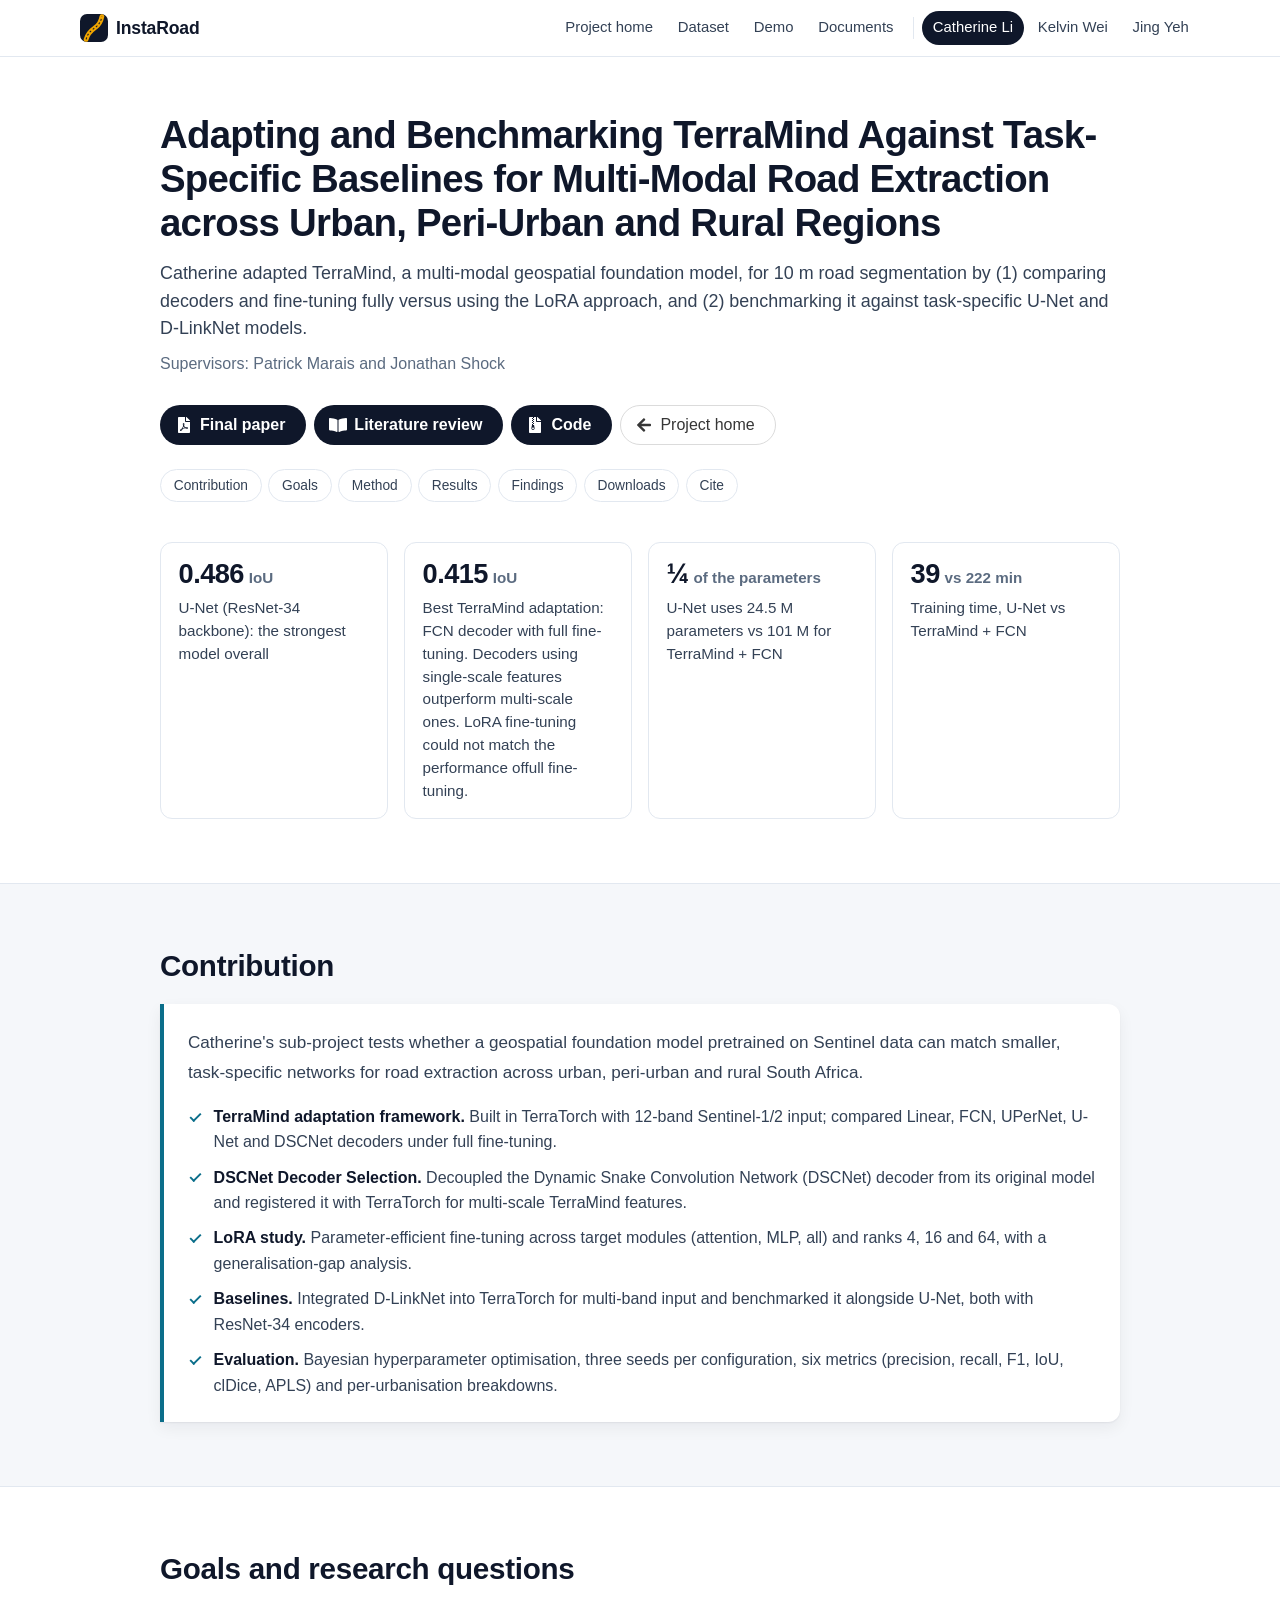
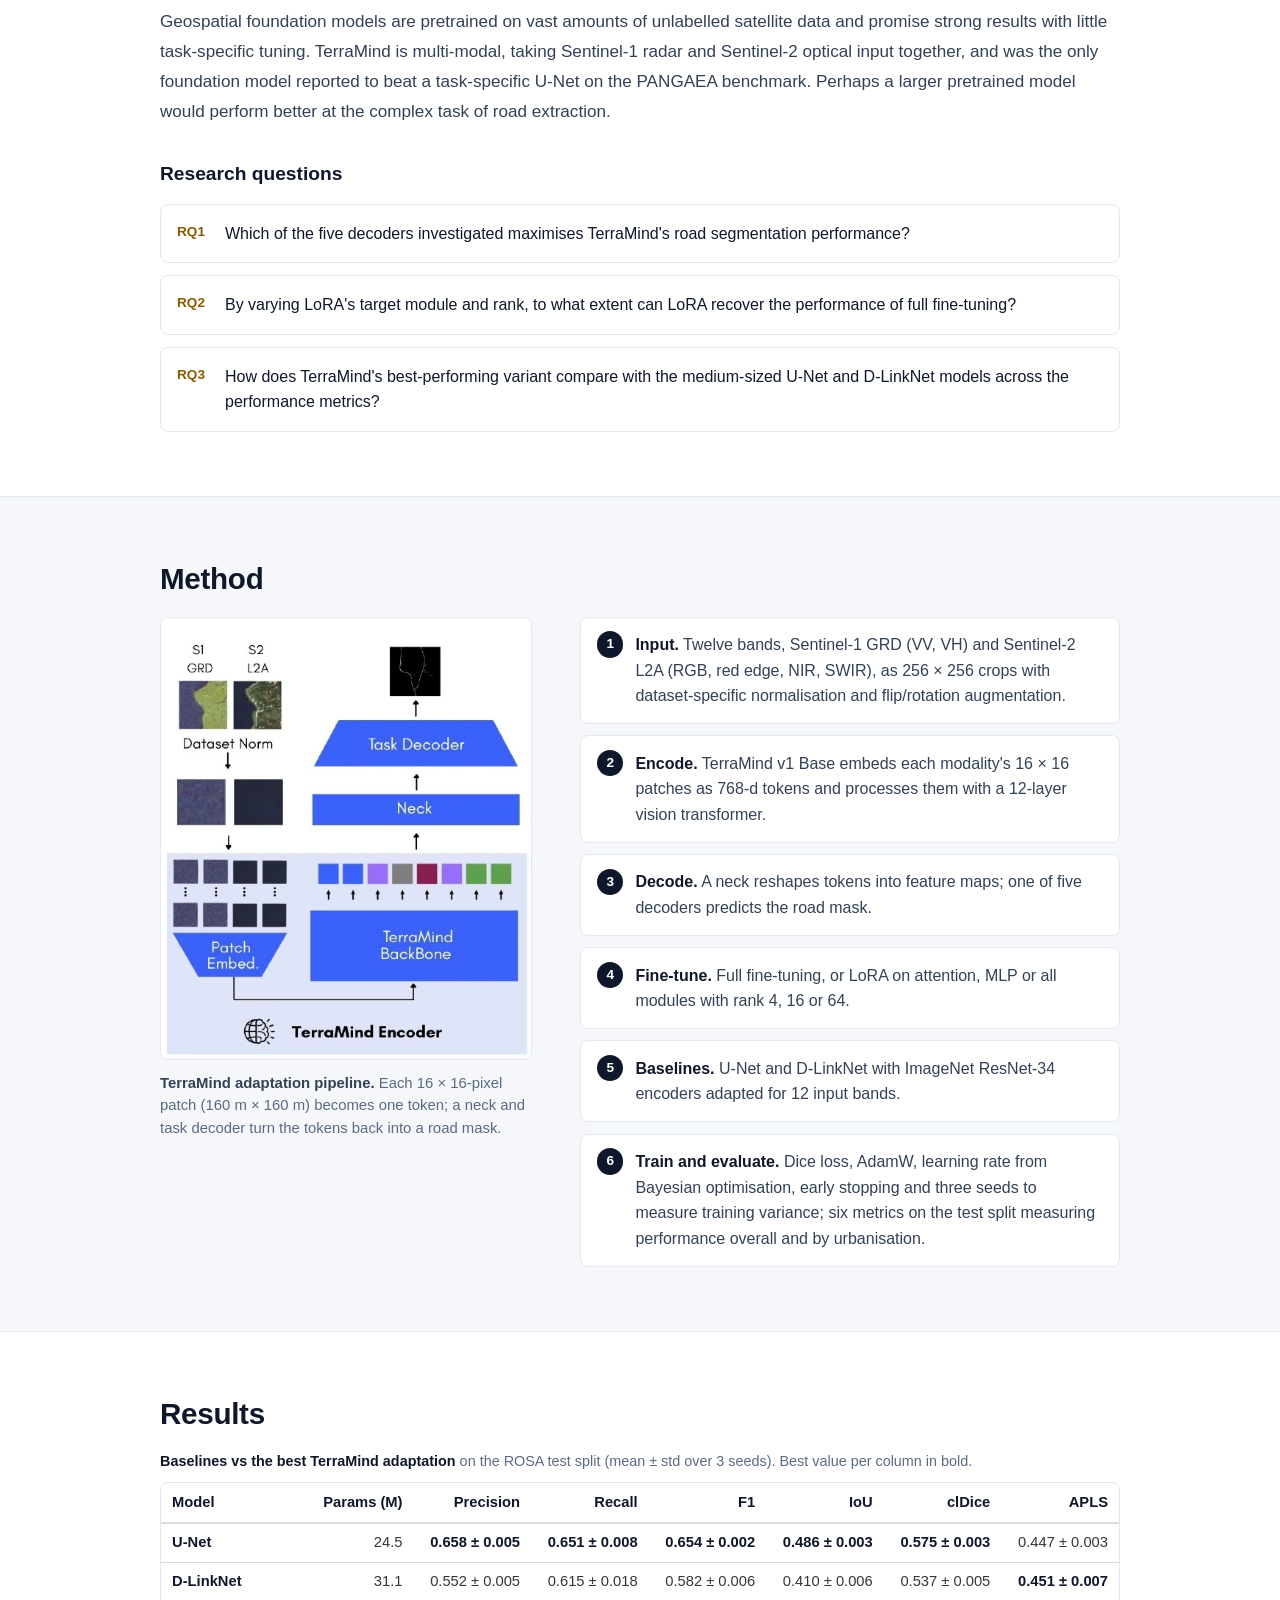
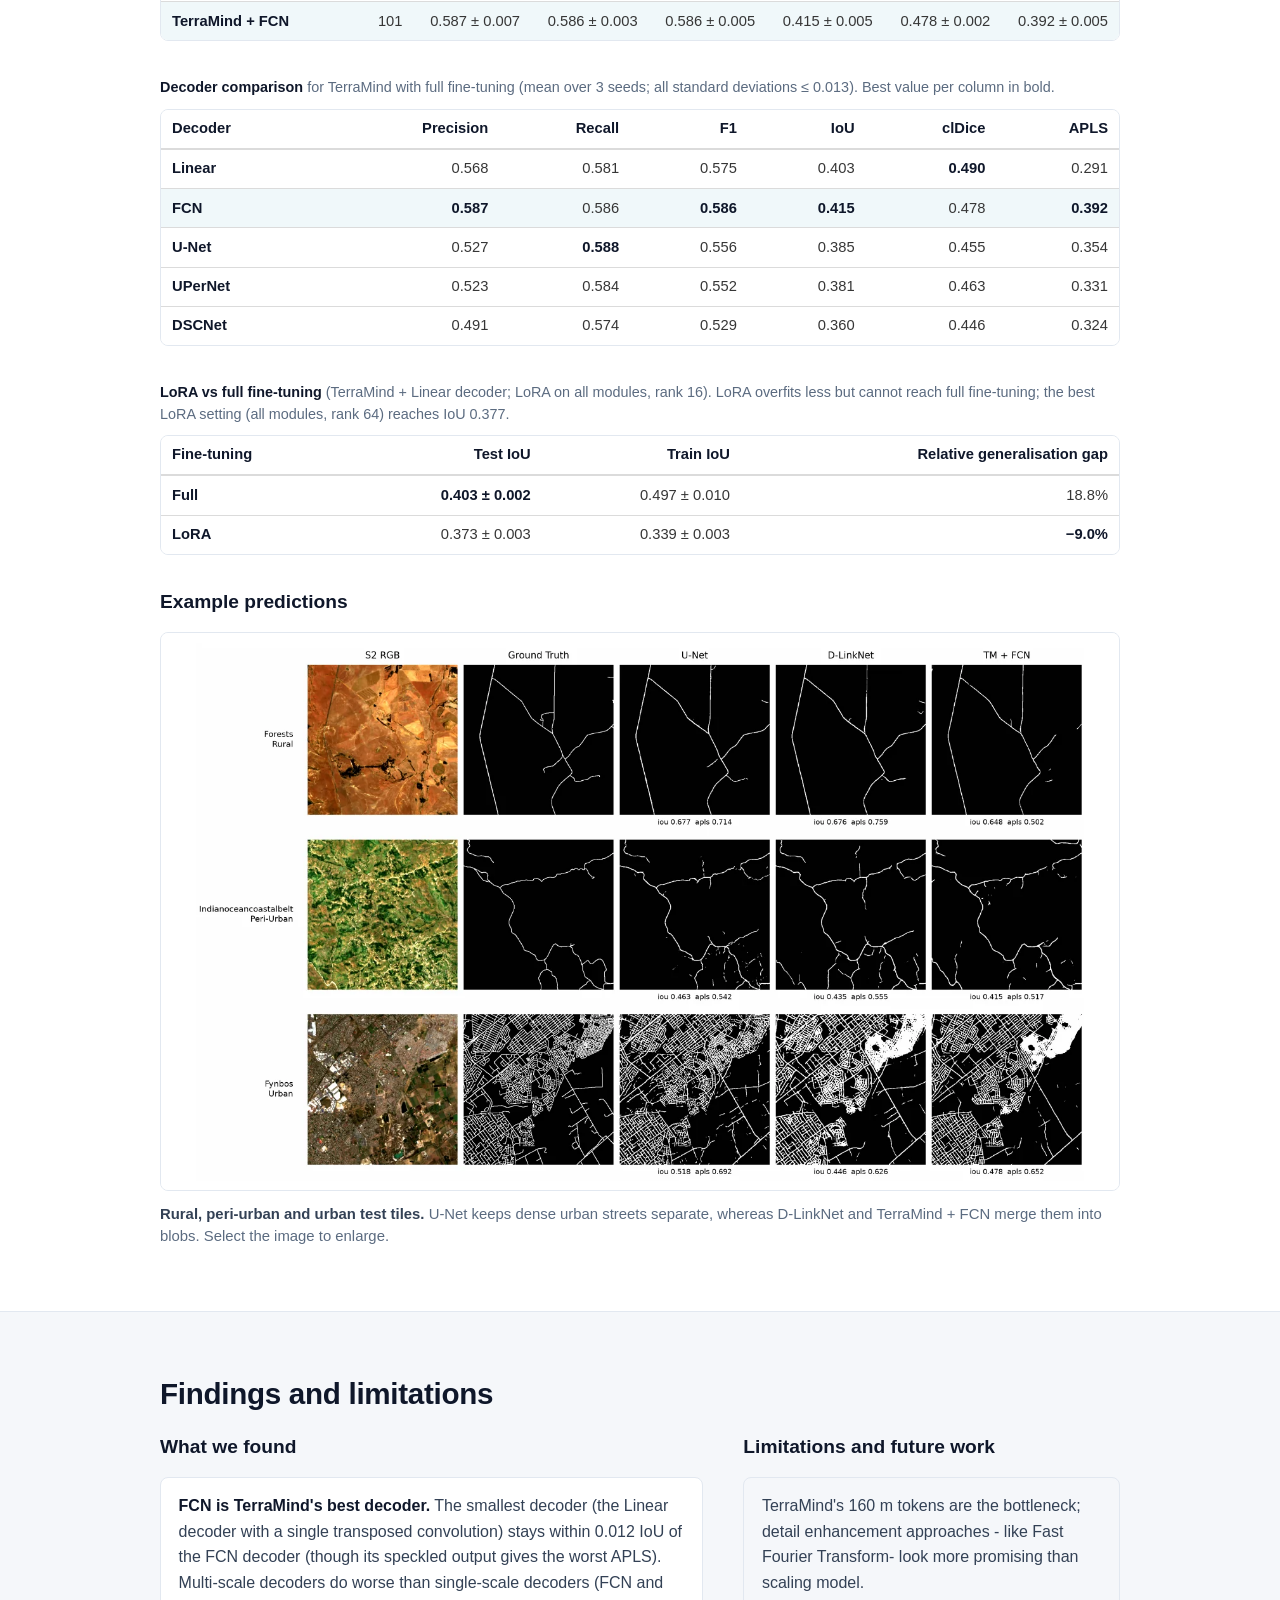
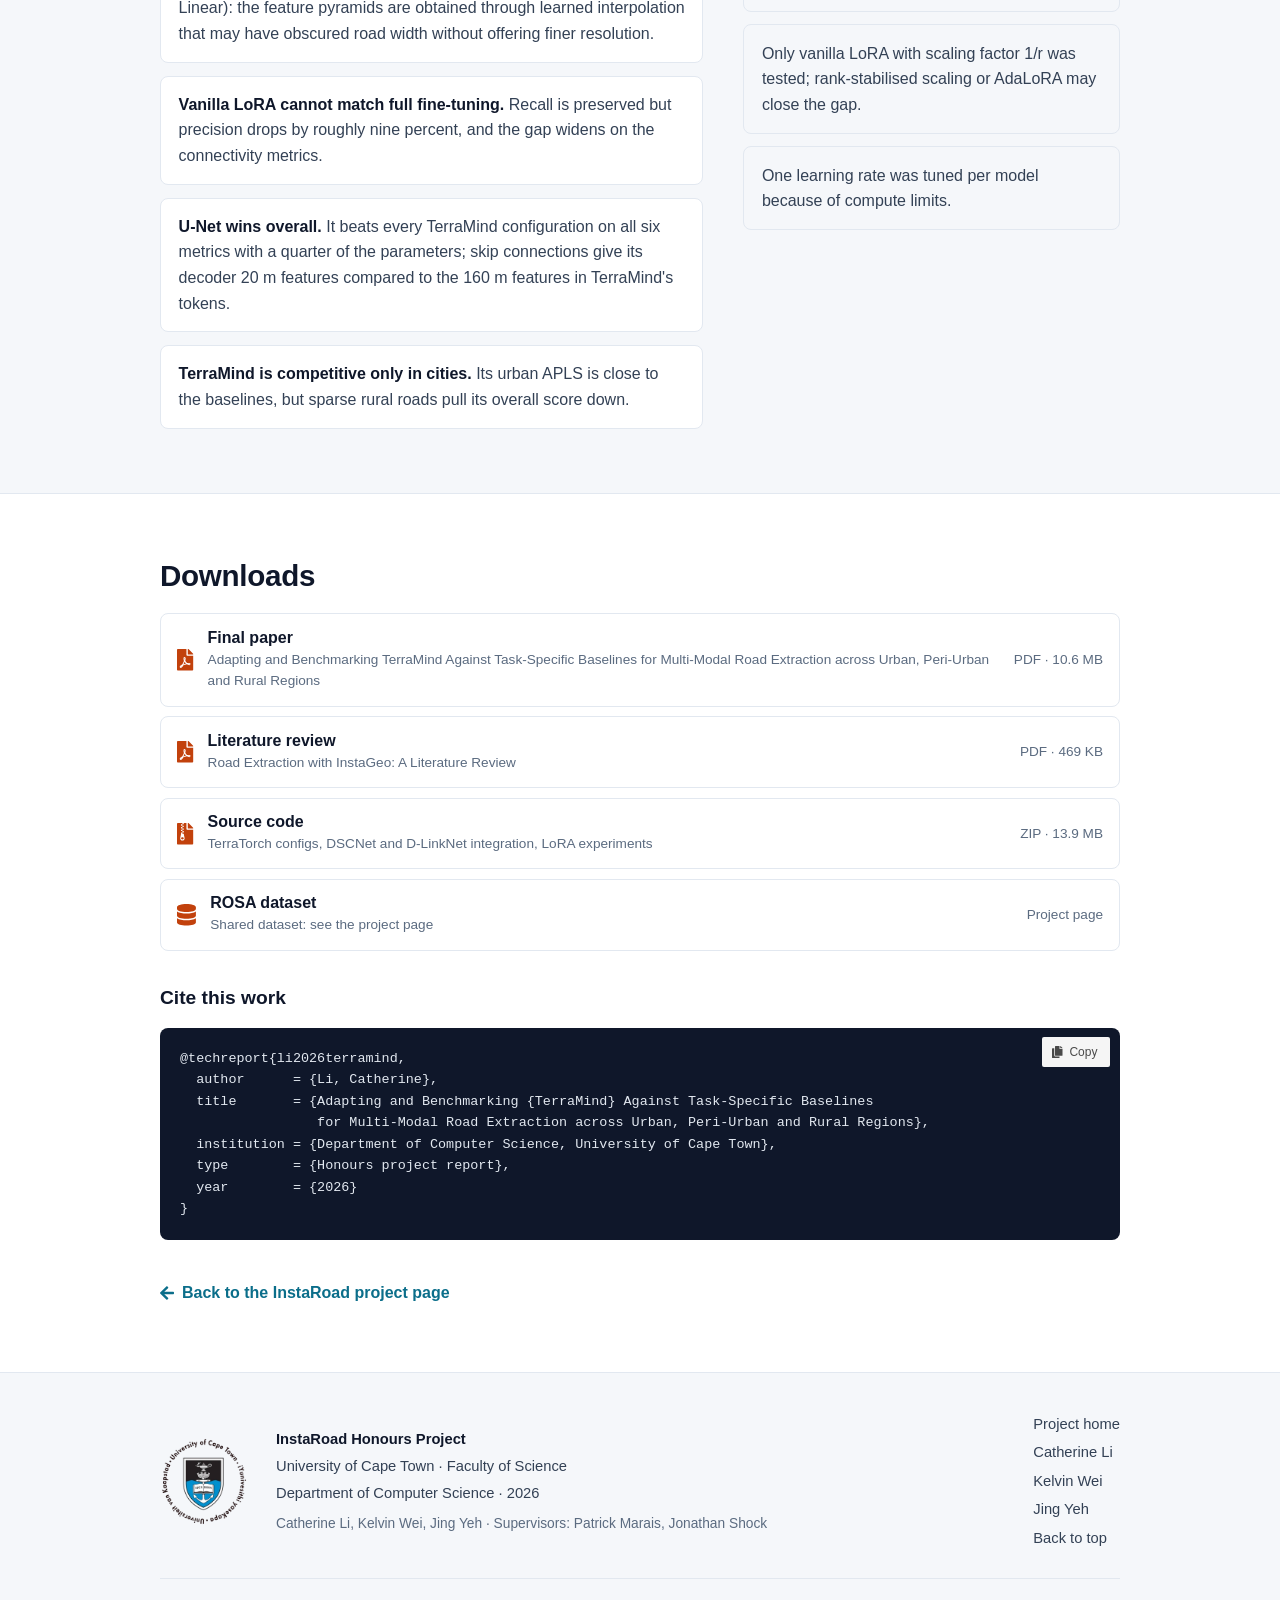
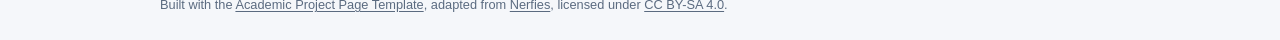
==== commit ba1b9eed: "Fix footer" ====
--- a/li/index.html
+++ b/li/index.html
@@ -334,13 +334,15 @@
 
 <!-- ===== Shared footer (keep in sync across all pages) ===== -->
 <footer class="site-footer">
-  <div class="footer-grid">
-    <div>
-      <p class="footer-title">InstaRoad · UCT Computer Science Honours Project, 2026</p>
-      <p>Catherine Li, Kelvin Wei and Jing Yeh, supervised by Patrick Marais and Jonathan Shock. Department of Computer Science, University of Cape Town.</p>
-      <p>Built with the <a href="https://github.com/eliahuhorwitz/Academic-project-page-template">Academic Project Page Template</a>, adapted from <a href="https://nerfies.github.io">Nerfies</a>, and licensed under <a href="https://creativecommons.org/licenses/by-sa/4.0/">CC BY-SA 4.0</a>.</p>
-    </div>
-    <nav aria-label="Footer">
+  <div class="footer-inner">
+    <img class="footer-logo" src="../assets/img/uct-logo.webp" width="116" height="118" alt="University of Cape Town logo">
+    <div class="footer-text">
+      <p class="footer-title">InstaRoad Honours Project</p>
+      <p>University of Cape Town · Faculty of Science</p>
+      <p>Department of Computer Science · 2026</p>
+      <p class="footer-people">Catherine Li, Kelvin Wei, Jing Yeh · Supervisors: Patrick Marais, Jonathan Shock</p>
+    </div>
+    <nav class="footer-nav" aria-label="Footer">
       <ul class="footer-links">
         <li><a href="../index.html">Project home</a></li>
         <li><a href="../li/index.html">Catherine Li</a></li>
@@ -350,6 +352,7 @@
       </ul>
     </nav>
   </div>
+  <p class="footer-credit">Built with the <a href="https://github.com/eliahuhorwitz/Academic-project-page-template">Academic Project Page Template</a>, adapted from <a href="https://nerfies.github.io">Nerfies</a>, licensed under <a href="https://creativecommons.org/licenses/by-sa/4.0/">CC BY-SA 4.0</a>.</p>
 </footer>
 <a class="to-top" href="#top" aria-label="Back to top"><i class="fas fa-chevron-up" aria-hidden="true"></i></a>
 </body>
--- a/assets/css/site.css
+++ b/assets/css/site.css
@@ -827,26 +827,43 @@
 /* ---------- Footer & back-to-top ---------- */
 
 .site-footer {
-  padding: 2.75rem 1.5rem;
-  background: var(--ink);
-  color: #cbd5e1;
+  padding: 2.5rem 1.5rem 1.5rem;
+  border-top: 1px solid var(--line);
+  background: var(--bg-alt);
+  color: var(--ink-soft);
   font-size: 0.92rem;
 }
-.site-footer a { color: #fff; text-decoration: underline; text-underline-offset: 2px; }
-.site-footer a:hover { color: var(--road); }
-.footer-grid {
+.footer-inner {
   display: grid;
-  grid-template-columns: 2fr 1fr;
-  gap: 2rem;
-  max-width: 1152px;
+  grid-template-columns: auto 1fr auto;
+  gap: 1.75rem;
+  align-items: center;
+  max-width: 960px;
   margin: 0 auto;
 }
-.footer-grid p + p { margin-top: 0.6rem; }
-.footer-title { color: #fff; font-weight: 750; }
-.footer-links { display: grid; gap: 0.35rem; }
+.footer-logo { display: block; width: 88px; height: auto; }
+.footer-text p + p { margin-top: 0.2rem; }
+.footer-title { color: var(--ink); font-weight: 750; }
+.footer-people { margin-top: 0.5rem !important; color: var(--muted); font-size: 0.86rem; }
+.footer-links { display: grid; gap: 0.3rem; }
+.footer-links a { color: var(--ink-soft); font-weight: 500; }
+.footer-links a:hover { color: var(--brand); }
+.footer-credit {
+  max-width: 960px;
+  margin: 1.75rem auto 0;
+  padding-top: 1rem;
+  border-top: 1px solid var(--line);
+  color: var(--muted);
+  font-size: 0.8rem;
+}
+.footer-credit a { color: var(--muted); text-decoration: underline; text-underline-offset: 2px; }
+.footer-credit a:hover { color: var(--brand); }
 
 @media screen and (max-width: 768px) {
-  .footer-grid { grid-template-columns: 1fr; }
+  .footer-inner { grid-template-columns: auto 1fr; gap: 1rem 1.25rem; }
+  .footer-logo { width: 64px; }
+  .footer-nav { grid-column: 1 / -1; }
+  .footer-links { display: flex; flex-wrap: wrap; gap: 0.4rem 1.1rem; }
 }
 
 .to-top {
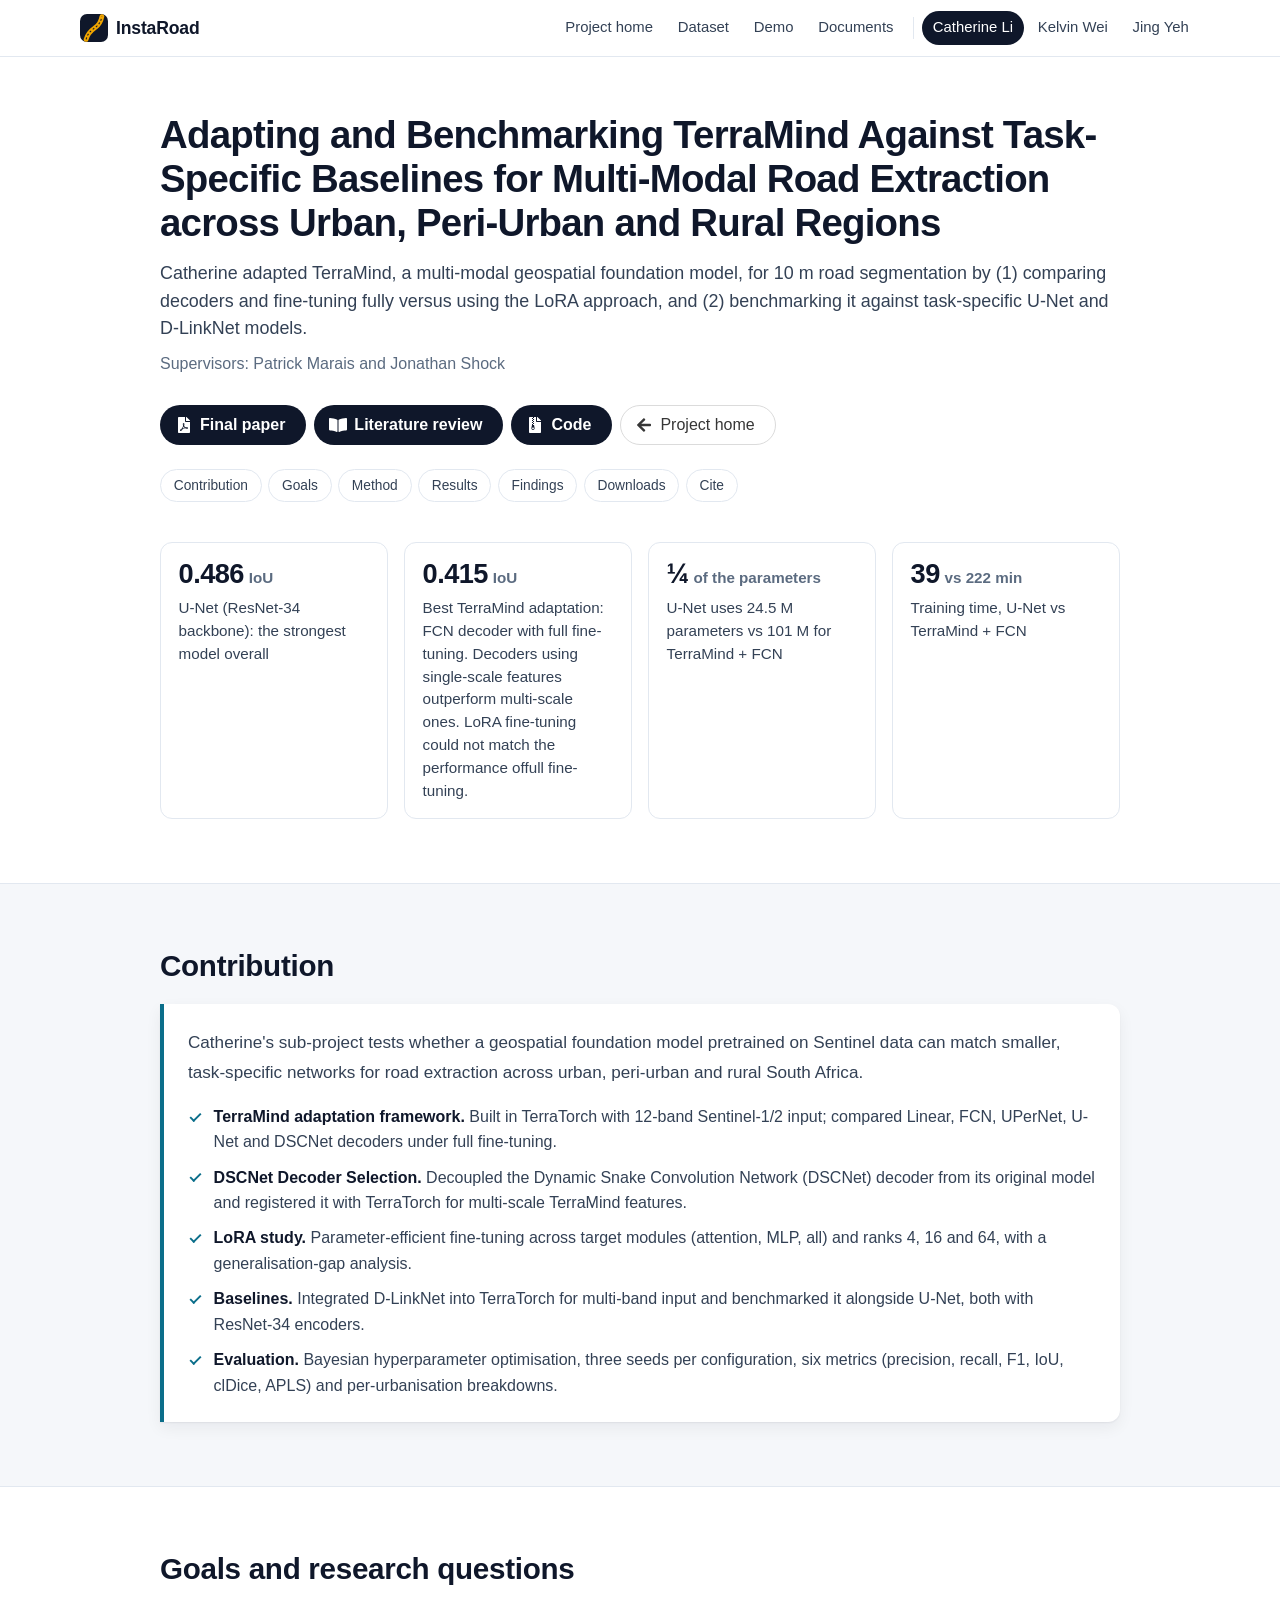
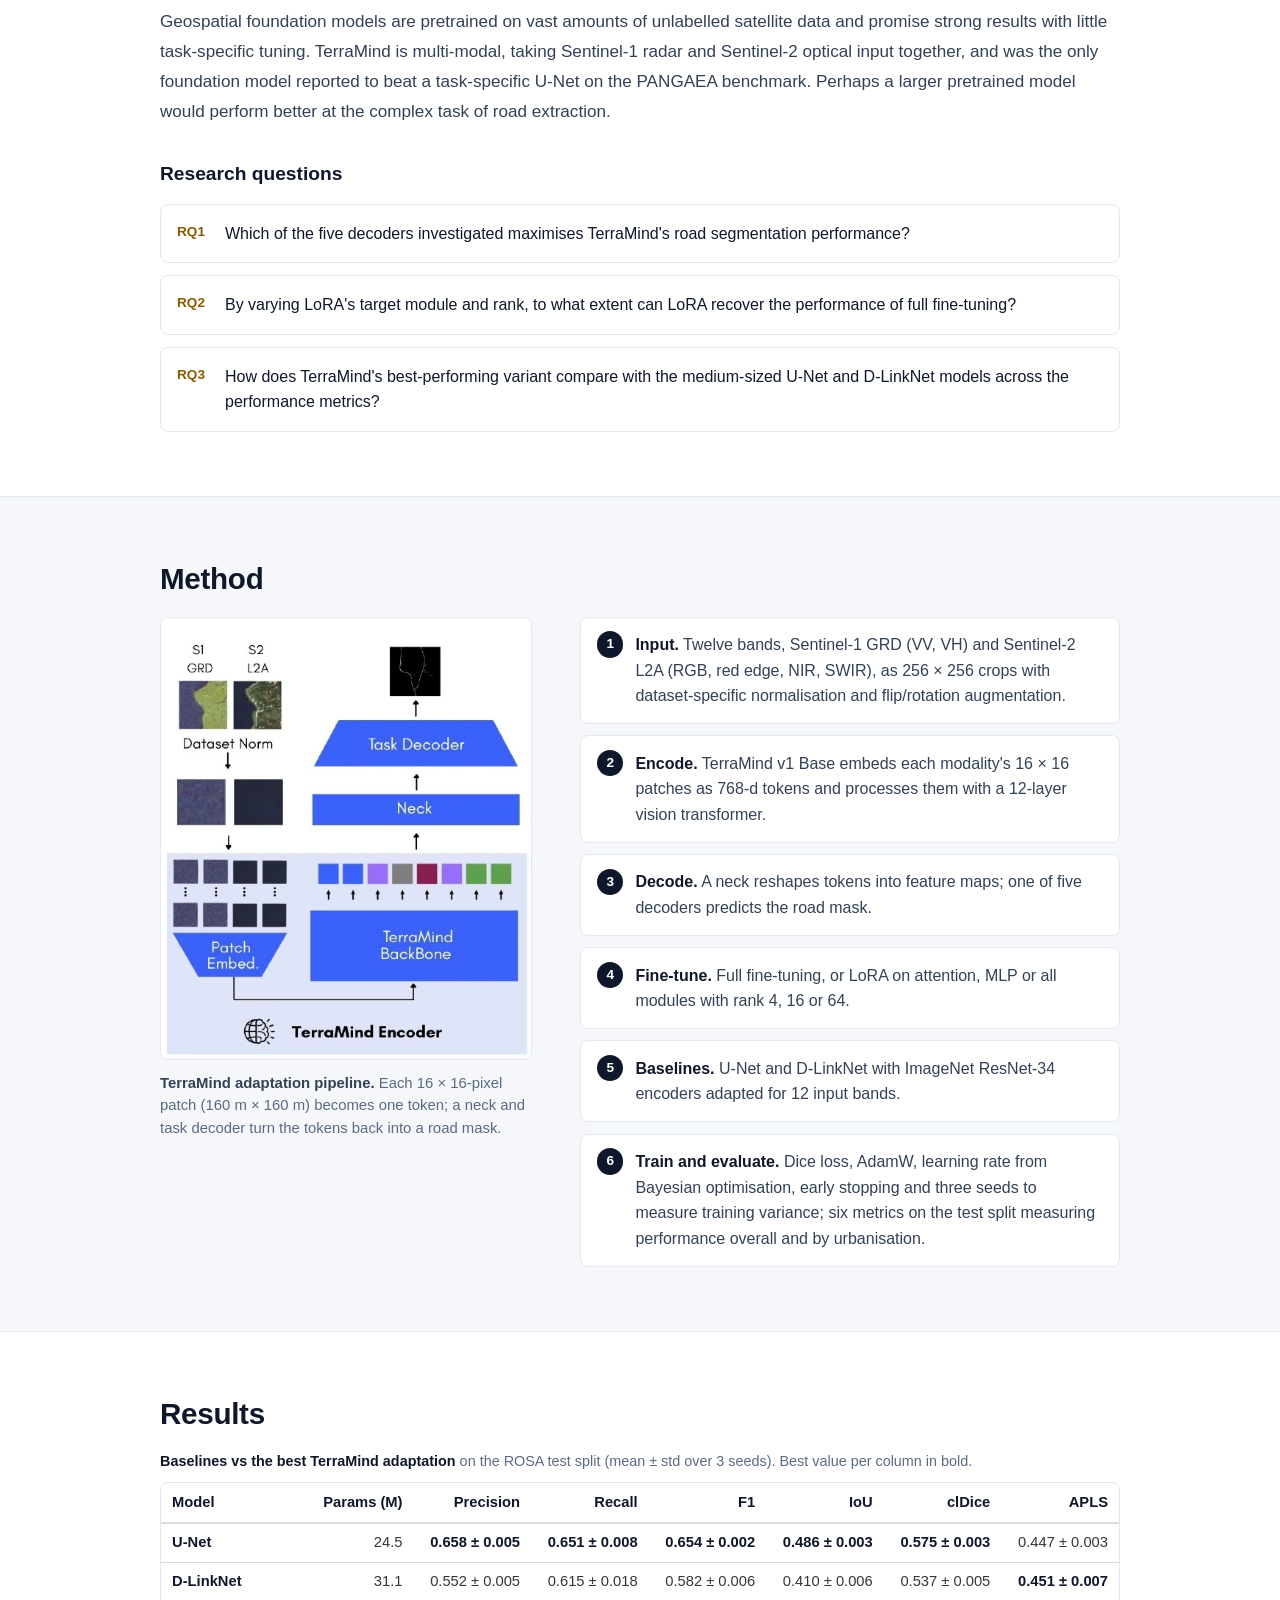
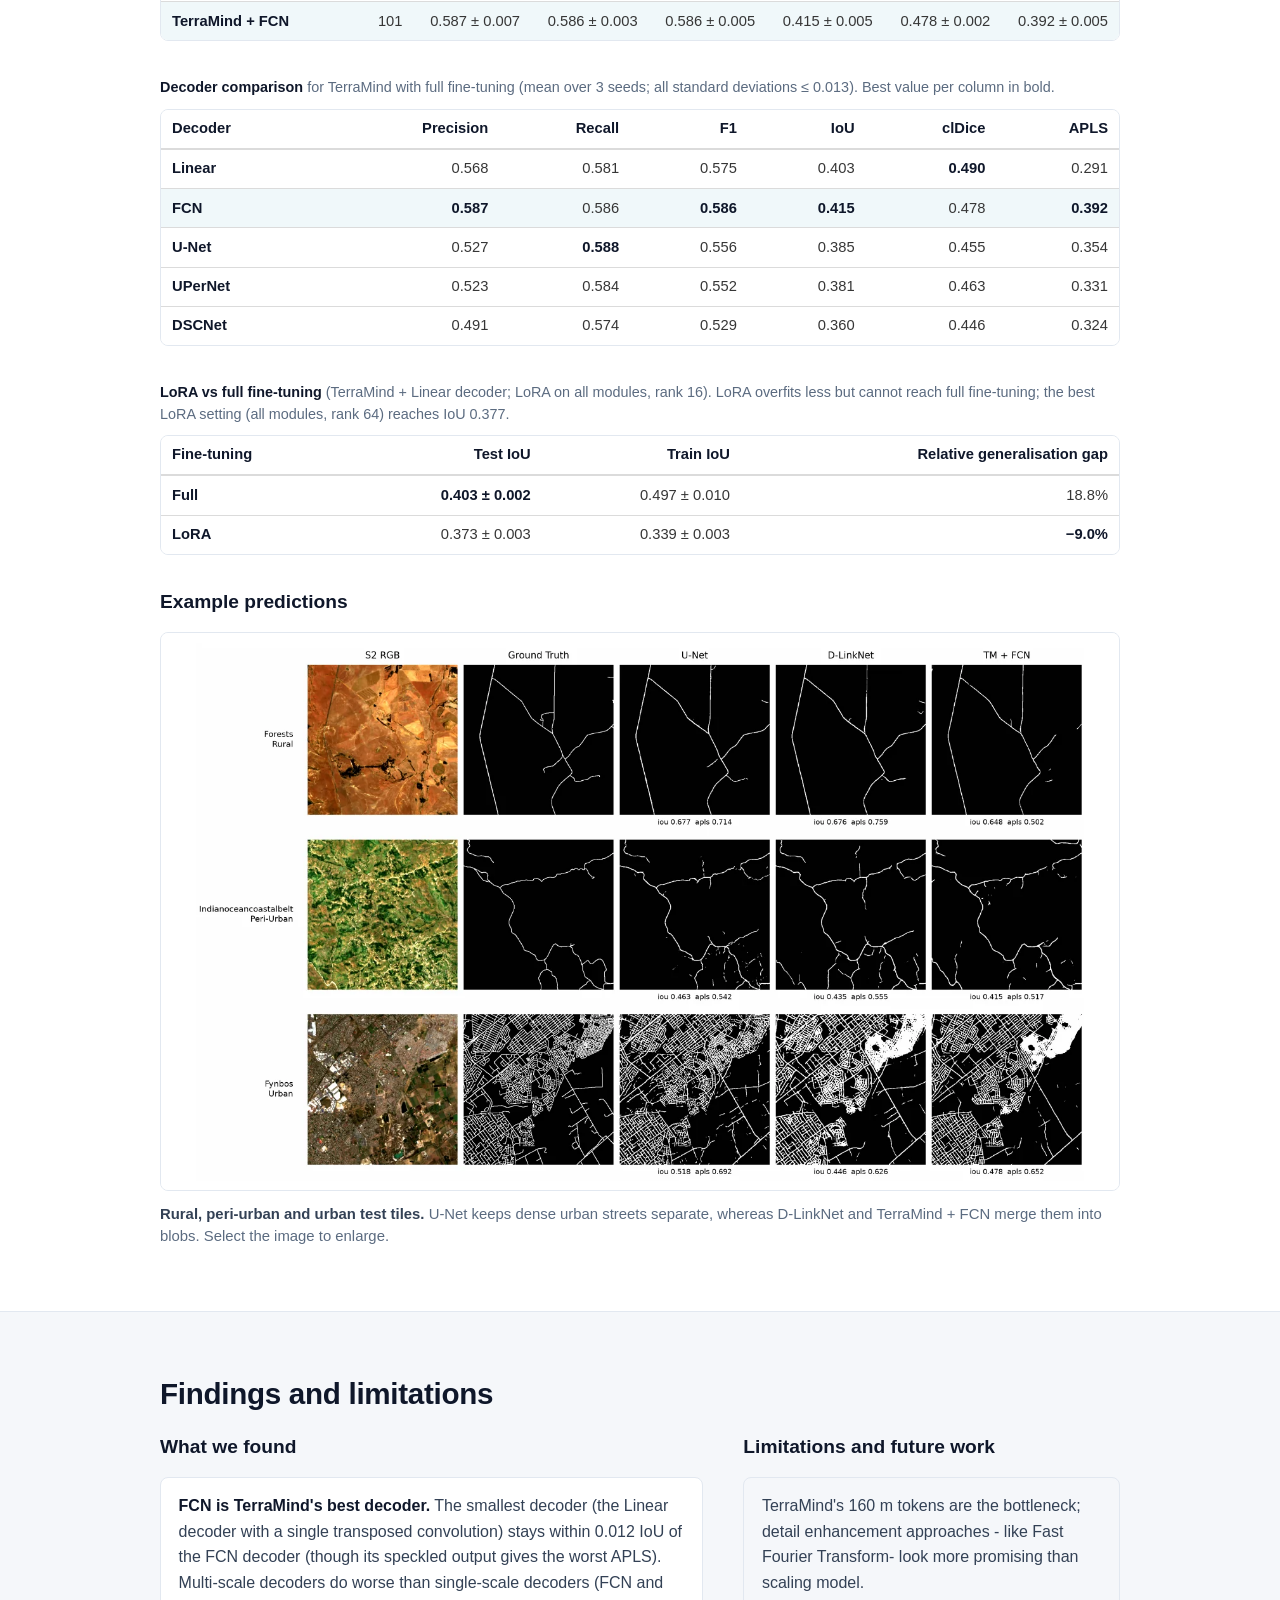
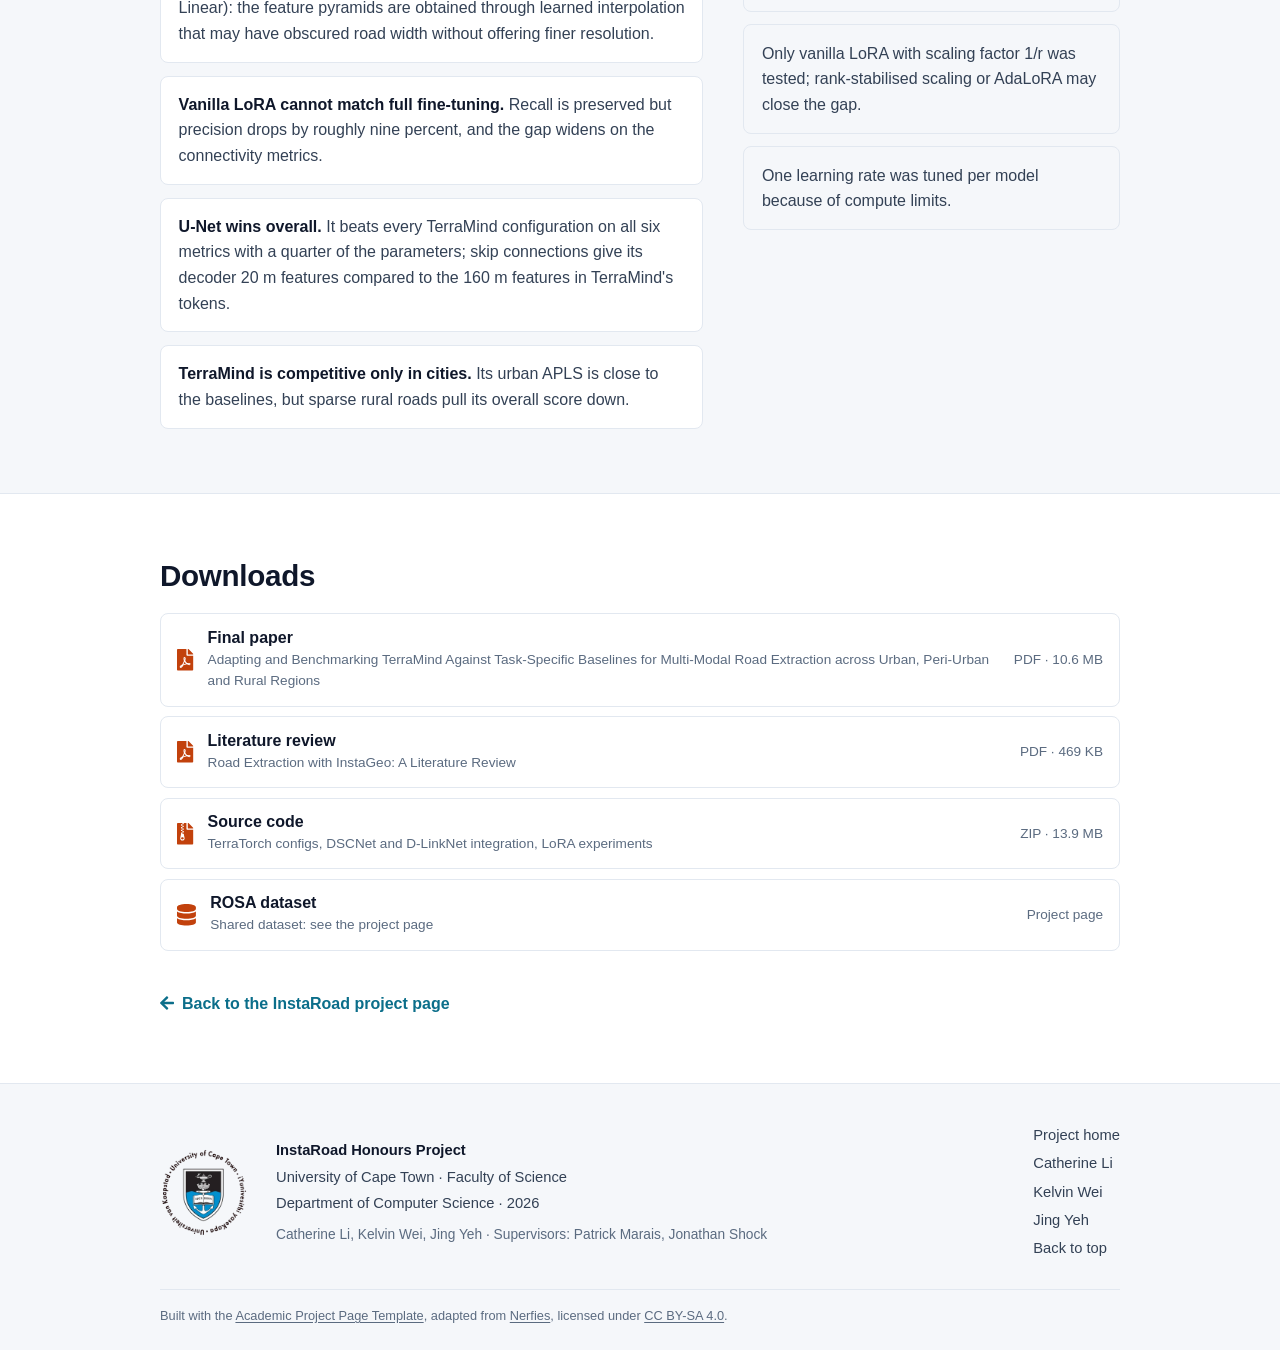
==== commit 0beae7ca: "." ====
--- a/li/index.html
+++ b/li/index.html
@@ -311,7 +311,7 @@
         </a>
       </div>
 
-      <h3 class="subsection-title" id="cite">Cite this work</h3>
+      <!-- <h3 class="subsection-title" id="cite">Cite this work</h3>
       <div class="bibtex">
         <button class="button is-small is-light copy-btn" type="button" data-copy="bibtex-li">
           <span class="icon"><i class="fas fa-copy" aria-hidden="true"></i></span><span class="copy-label">Copy</span>
@@ -324,7 +324,7 @@
   type        = {Honours project report},
   year        = {2026}
 }</pre>
-      </div>
+      </div> -->
 
       <a class="back-home" href="../index.html"><i class="fas fa-arrow-left" aria-hidden="true"></i> Back to the InstaRoad project page</a>
     </div>
